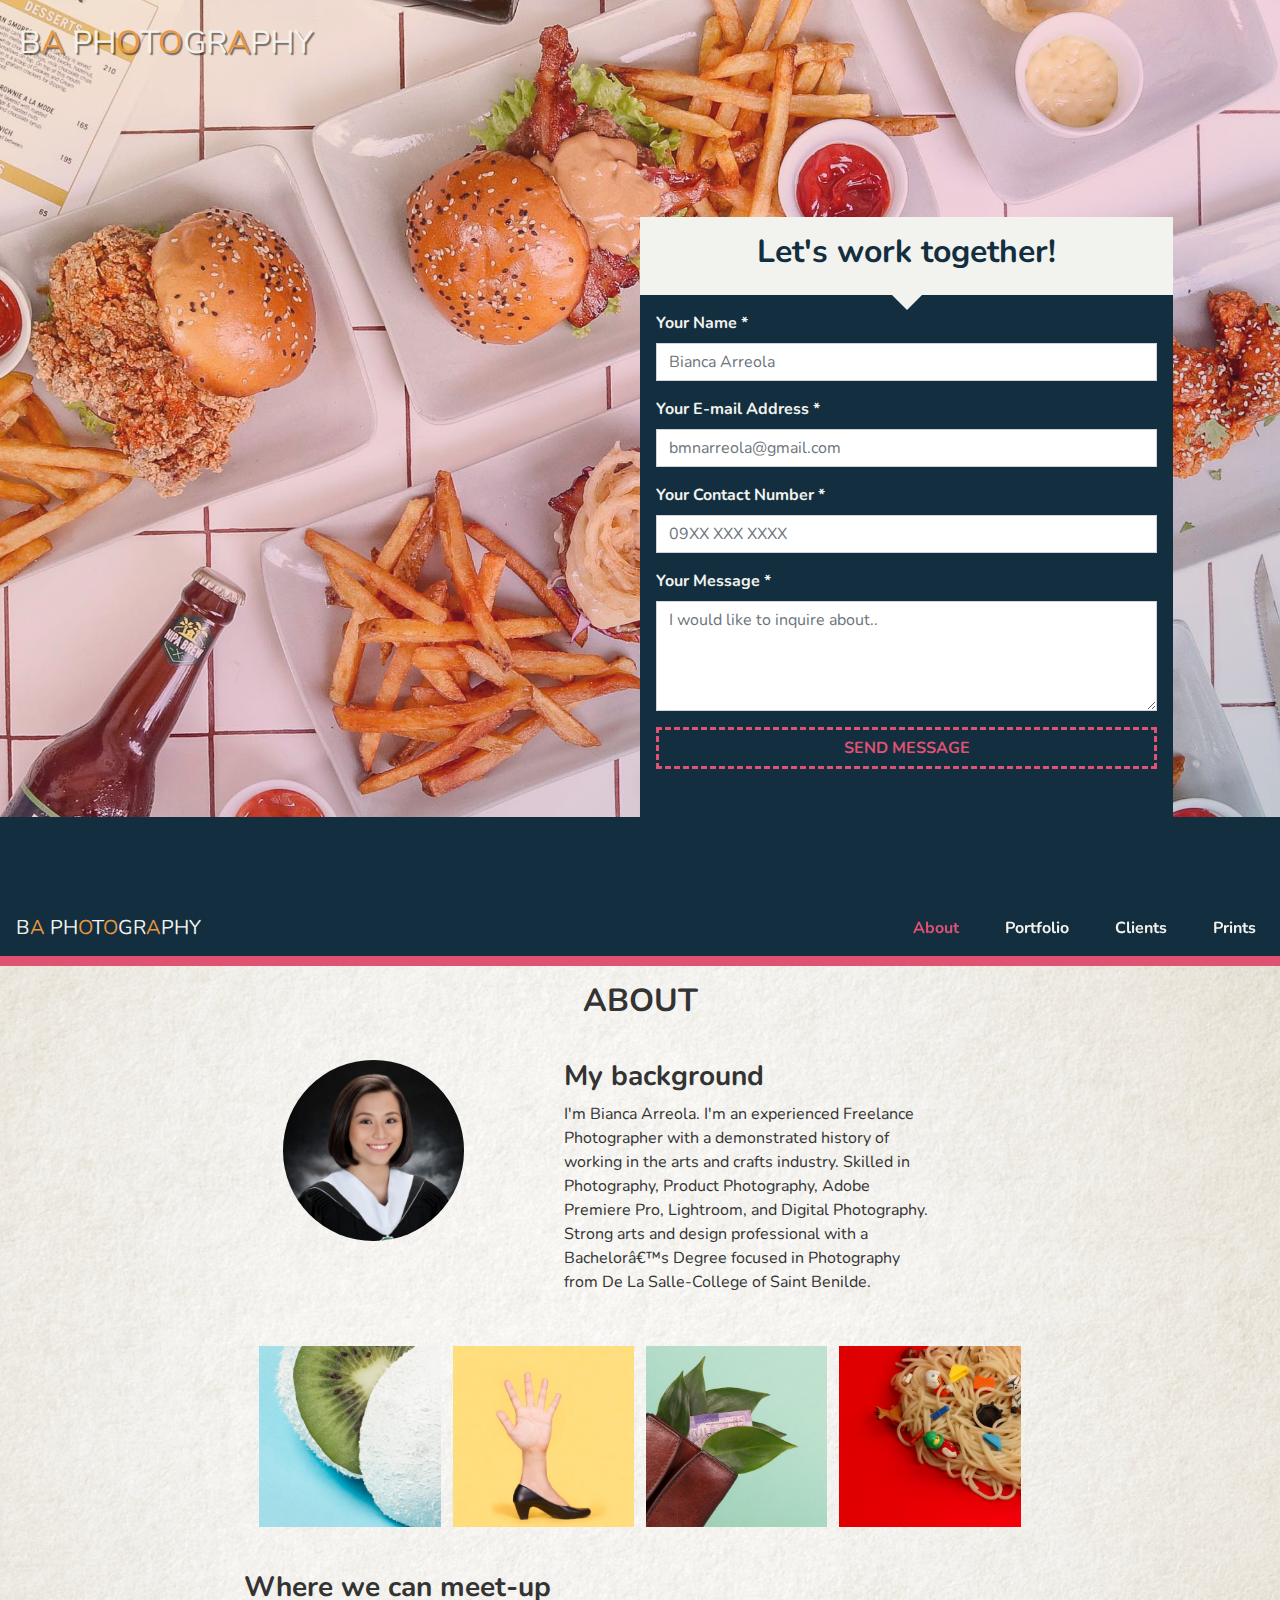
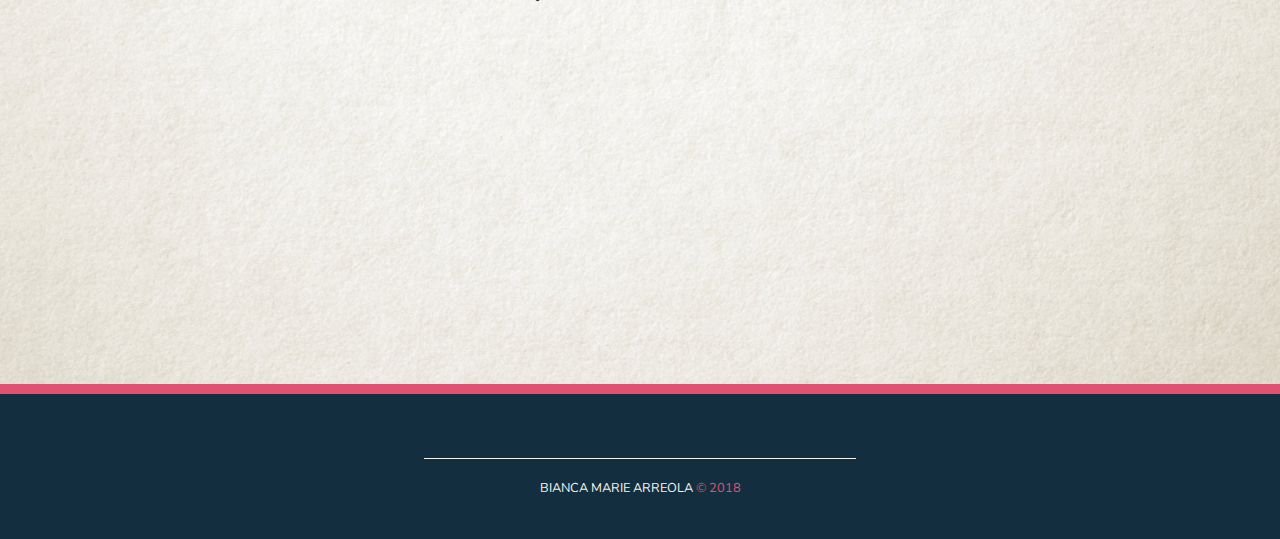
==== index.html @ d7273fe8 "v1.2.2 --updated landing and clients" ====
<!DOCTYPE html>
<html>
	<head>
		<meta charset="utf=8">
		<meta name="viewport" content="width=device-width, initial-scale=1.0, maximum-scale=1.0, shrink-to-fit=no">
		<meta http-equiv="X-UA-Compatible" content="IE-Edge">

		<title>BA Photography</title>

		<!-- fav icon -->
		<!-- <link rel="icon" type="image/png" href="assets/images/icons/fav-icon.png"> -->

		<!-- fontawesome -->
		<link rel="stylesheet" href="https://use.fontawesome.com/releases/v5.5.0/css/all.css" integrity="sha384-B4dIYHKNBt8Bc12p+WXckhzcICo0wtJAoU8YZTY5qE0Id1GSseTk6S+L3BlXeVIU" crossorigin="anonymous">

		<!-- animate.css -->
		<link rel="stylesheet" type="text/css" href="assets/css/animate.css">

		<!-- hover.css -->
		<link rel="stylesheet" type="text/css" href="assets/css/hover.css">

		<!-- bootstrap -->
		<link rel="stylesheet" type="text/css" href="assets/css/bootstrap.min.css">

		<!-- external css -->
		<link rel="stylesheet" type="text/css" href="assets/css/style.css">

		<!-- external font -->
		<link href="https://fonts.googleapis.com/css?family=Nunito" rel="stylesheet">

	</head>
	<body>

		<!-- start landing container -->
		<section class="container-fluid">
			
			<!-- start landing page -->
			<section id="landing" class="row">
				
				<!-- start landing-logo -->
				<div class="col-12 mb-auto">
					<h1 class="font-shadow font-color-white px-1 py-3"><small>B<span class="font-color-secondary">A</span> PH<span class="font-color-secondary">O</span>T<span class="font-color-secondary">O</span>GR<span class="font-color-secondary">A</span>PHY</small></h1>
				</div> <!-- end landing-logo -->

				<!-- start form -->
				<div class="col-md-10 offset-md-1 col-lg-5 offset-lg-6 bg-color-black landing-margin p-0 animated slideInRight">
					
					<!-- start form call to action -->
					<div class="form-call bg-color-white text-center p-3">
						<h2 class="font-color-black">Let's work together!</h2>
					</div> <!-- end form call to action -->

					<!-- start form input -->
					<form class="p-3" action="mailto:bmnarreola@gmail.com?Subject=Bianca%20Arreola's%20Website%20-%20Message" method="post" enctype="text/plain">
						<div class="form-group">
							<label for="form-name" class="font-color-white font-weight-bold">Your Name *</label>
							<input id="form-name" class="form-control" type="text" name="name" autocomplete="off" required placeholder="Bianca Arreola">
						</div> <!-- end of name input -->

						<div class="form-group">
							<label for="form-email" class="font-color-white font-weight-bold">Your E-mail Address *</label>
							<input id="form-email" class="form-control" type="email" name="email" autocomplete="off" required placeholder="bmnarreola@gmail.com">
						</div> <!-- end of email input -->

						<div class="form-group">
							<label for="form-contact" class="font-color-white font-weight-bold">Your Contact Number *</label>
							<input id="form-contact" class="form-control" type="number" name="contact" autocomplete="off" required placeholder="09XX XXX XXXX">
						</div> <!-- end of email input -->

						<div class="form-group">
							<label for="form-textarea" class="font-color-white font-weight-bold">Your Message *</label>
							<textarea id="form-textarea" class="form-control" name="message" rows="4" required placeholder="I would like to inquire about.."></textarea>
						</div> <!-- end of message textarea -->

						<button type="submit" class="btn form-btn font-weight-bold">SEND MESSAGE</button>

					</form> <!-- end form input -->

				</div> <!-- end form -->

			</section> <!-- end landing page -->

		</section> <!-- end landing container -->




		<!-- start navbar -->
		<navbar class="navbar navbar-expand-lg bg-color-black sticky-top">

			<!-- start navbar brand -->
			<a class="navbar-brand font-color-white" href="index.html">
				<span>B<span class="font-color-secondary">A</span> PH<span class="font-color-secondary">O</span>T<span class="font-color-secondary">O</span>GR<span class="font-color-secondary">A</span>PHY</span>
			</a> <!-- end navbar brand -->

			<!-- start navbar hamburger -->
			<button class="navbar-toggler" type="button" data-toggle="collapse" data-target="#navbar-selection-items">
				<span class="navbar-toggler-icon"></span> <!-- !!!fix icon in css with class given!!! -->
			</button> <!-- end navbar hamburger -->

			<!-- start navbar-selection-item -->
			<div id="navbar-selection-items" class="collapse navbar-collapse">

				<!-- start navbar list -->
				<ul class="navbar-nav">
					
					<!-- start about item -->
					<li class="navbar-item">
						<a class="nav-link font-color-white hvr-float active-page" href="index.html#about">
							<span>About</span>
						</a>
					</li> <!-- end about item -->

					<!-- start portfolio item -->
					<li class="navbar-item">
						<a class="nav-link font-color-white hvr-float" href="portfolio.html">
							<span>Portfolio</span>
						</a>
					</li> <!-- end portfolio item -->

					<!-- start clients item -->
					<li class="navbar-item">
						<a class="nav-link font-color-white hvr-float" href="clients.html">
							<span>Clients</span>
						</a>
					</li> <!-- end clients item -->

					<!-- start prints item -->
					<li class="navbar-item">
						<a class="nav-link font-color-white hvr-float" href="prints.html">
							<span>Prints</span>
						</a>
					</li> <!-- end prints item -->

				</ul> <!-- end navbar list -->

			</div> <!-- end navbar-selection-item -->

		</navbar> <!-- end navbar -->




		<!-- start about container -->
		<section class="container-fluid">
			
			<!-- start about me -->
			<section id="about" class="row">
				
				<!-- start about header -->
				<div class="col-12 p-3">
					<div class="text-center">
						<h2 class="font-color-black-2">ABOUT</h2>
					</div>
				</div> <!-- end about header -->

				<!-- start about pic -->
				<div class="col-md-10 offset-md-1 col-lg-3 offset-lg-2">
					<div class="p-3 mb-3 text-center">
						<img src="assets/images/about/about-me.jpeg" alt="bianca arreola">
					</div>
				</div> <!-- end about pic -->

				<!-- start about description -->
				<div class="col-md-10 offset-md-1 col-lg-4 offset-lg-0">
					<div class="p-3 mb-3">
						<h3 class="font-color-black-2">My background</h3>
						<p class="font-color-black-2">I'm Bianca Arreola. I'm an experienced Freelance Photographer with a demonstrated history of working in the arts and crafts industry. Skilled in Photography, Product Photography, Adobe Premiere Pro, Lightroom, and Digital Photography. Strong arts and design professional with a Bachelor’s Degree focused in Photography from De La Salle-College of Saint Benilde.</p>
					</div>
				</div> <!-- end about description -->

				<!-- start about showcase -->
				<div class="col-md-10 offset-md-1 col-lg-8 offset-lg-2">
				 	<div class="mb-4 text-center">
						<img class="p-1 m-0" src="assets/images/about/about-pic-1.jpg" alt="showcase-1">
						<img class="p-1 m-0" src="assets/images/about/about-pic-2.jpg" alt="showcase-2">
						<img class="p-1 m-0" src="assets/images/about/about-pic-3.jpg" alt="showcase-3">
						<img class="p-1 m-0" src="assets/images/about/about-pic-4.jpg" alt="showcase-4">
				 	</div>
				</div> <!-- end about showcase -->

				<!-- start google maps iframe -->
				<div class="col-md-10 offset-md-1 col-lg-8 offset-lg-2">
					<div class="p-3 mb-5">
						<h3 class="font-color-black-2">Where we can meet-up</h3>
						<iframe src="https://www.google.com/maps/embed?pb=!1m18!1m12!1m3!1d1148.068356565273!2d120.99423972472648!3d14.56335236752623!2m3!1f0!2f0!3f0!3m2!1i1024!2i768!4f13.1!3m3!1m2!1s0x3397c979391be0bb%3A0xc56ec6a893bb4bd5!2sMcDonald&#39;s!5e0!3m2!1sen!2sph!4v1542700140172" width="100%" height="300" frameborder="0" style="border:0" allowfullscreen></iframe>
					</div>
				</div> <!-- end google maps iframe -->

			</section> <!-- end about me -->

		</section> <!-- end about container -->




		<!-- start footer -->
		<footer class="container-fluid">

			<!-- start footer row -->
			<div class="row">
				
				<!-- start footer body -->
				<div class="text-center bg-color-black w-100">

					<!-- start footer column -->
					<div class="col-12 p-4">
						
						<!-- start social media -->
						<div>
							<a class="social-facebook font-color-white hvr-float mx-3" href="https://www.facebook.com/arreolabianca" target="_blank">
								<i class="fab fab-social fa-facebook-f"></i>
							</a>
							<a class="social-instagram font-color-white hvr-float mx-3" href="https://www.instagram.com/arreolabianca/" target="_blank">
								<i class="fab fab-social fa-instagram"></i>
							</a>
							<a class="social-linkedin font-color-white hvr-float mx-3" href="https://www.linkedin.com/in/bianca-marie-arreola-5a5829133/" target="_blank">
								<i class="fab fab-social fa-linkedin-in"></i>
							</a>
						</div> <!-- end social media -->

						<!-- start footer horizontal divider -->
						<hr class="footer-hr">
						<!-- end footer horizontal divider -->

						<!-- start copyright -->
						<p class="copyright font-color-white">
							<small>BIANCA MARIE ARREOLA <span class="font-color-main">&copy; 2018</span></small>
						</p> <!-- end copyright -->

					</div> <!-- end footer column -->

				</div> <!-- end footer body -->

			</div> <!-- end footer row -->

		</footer> <!-- end footer -->


		<!-- Optional JavaScript -->
		<!-- jQuery first, then Popper.js, then Bootstrap JS -->
		    <script src="assets/js/jquery-3.3.1.min.js"></script>
		    <script src="https://cdnjs.cloudflare.com/ajax/libs/popper.js/1.14.3/umd/popper.min.js" integrity="sha384-ZMP7rVo3mIykV+2+9J3UJ46jBk0WLaUAdn689aCwoqbBJiSnjAK/l8WvCWPIPm49" crossorigin="anonymous"></script>
		    <script src="assets/js/bootstrap.min.js"></script>
	</body>
</html>
---- assets/css/style.css ----
* {
	padding: 0;
	margin: 0;
	box-sizing: border-box;
	font-family: 'Nunito', sans-serif;
}

h1, h2, h3, h4, h5, h6 {
	font-weight: bold;
}

/*start for testing only*/

[class*="col-"] {
	/*border: 1px solid black;*/
}

/*html {
    overflow: scroll;
    overflow-x: hidden;
}

::-webkit-scrollbar {
    width: 0px; 
    background: transparent; 
}*/

/*end for testing only*/


/*start colors*/

/*start bg colors*/
.bg-color-main {
	background-color: #DF5272;
}

.bg-color-secondary {
	background-color: #E8983F;
}

.bg-color-black {
	background-color: #132E3F;
}

.bg-color-black-2 {
	background-color: #222;
}

.bg-color-white {
	background-color: #F2F3EE;
}

.bg-color-white-2 {
	background-color: #FFFFF2;
}
/*end bg colors*/

/*start font colors*/
.font-color-main {
	color: #DF5272;
}

.font-color-secondary {
	color: #E8983F;
}

.font-color-black {
	color: #132E3F;
}

.font-color-black-2 {
	color: #333;
}

.font-color-white {
	color: #F2F3EE;
}

.font-color-white-2 {
	color: #FFFFF2;
}

.font-shadow {
	text-shadow: 2px 2px 1px rgba(0, 0, 0, 0.5)
}
/*end font colors*/

/*end colors*/



/*start navbar*/
navbar {
	border-bottom: 10px solid #DF5272;
}

.navbar-brand:hover {
	color: #F2F3EE;
}

.navbar-toggler-icon {
	background-image: url(../images/icons/bars-solid.svg);
}

.navbar-item {
	font-weight: bold;
	color: #F2F3EE;
	text-align: right;
}

.navbar-item:hover > a {
	color: #E8983F;
}

.active-page {
	color: #DF5272;
}

.active-page:hover {
	color: #DF5272;
}

/*end navbar*/


/*start footer*/
footer[class="container-fluid"] {
	border-top: 10px solid #DF5272;
}

a[class*="social-"] {
	font-size: 25px;
	text-decoration: none;
}

a[class*="social-"]:hover {
	color: #E8983F;
}

.footer-hr {
	border-color: #F2F3EE;
	margin-right: auto;
	margin-left: auto;
	width: 100%;
}
/*end footer*/



/*start landing*/
#landing {
	min-height: 100vh;
	background-image: url("../images/landing/landing.jpg");
	background-size: cover;
	background-repeat: no-repeat;
	background-position: center;
	background-attachment: fixed;
	position: relative;
	
}

#landing:before {
	content: "";
	position: absolute;
	top: 0;
	bottom: 0;
	left: 0;
	right: 0;
	background-image: linear-gradient(to bottom right, #E8983F, #DF5272, #132E3F);
	opacity: .25;
	width: 100%;
}

#landing:after {
	content: "";
	min-height: 50px;
	width: 100%;
	background-color: #132E3F;
	z-index: 1;
}

/*start landing form*/
.form-call {
	position: relative;
}

.form-call:after {
	content: '';
	position: absolute;
	bottom: 0;
	left: 50%;
	width: 0;
	height: 0;
	border: 15px solid transparent;
	border-top-color: #F2F3EE;
	border-bottom: 0;
	margin-left: -15px;
	margin-bottom: -15px;
}

[id*="form-"] {
	width: 100%;
	border-radius: 0px;
}

.form-btn {
	width: 100%;
	border: 3px dashed #DF5272;
	border-radius: 0px;
	background-color: transparent;
	color: #DF5272;
}

.form-btn:hover {
	border: 3px dashed transparent;
	background-color: #DF5272;
	color: #F2F3EE;
}

.landing-margin {
	margin-top: 100vh;
}

/*end landing form*/

/*start landing more*/
.landing-btn {
	width: 100%;
	border: 3px dashed #E8983F;
	border-radius: 0px;
	background-color: transparent;
	color: #E8983F;
}

.landing-btn:hover {
	border: 3px dashed transparent;
	background-color: #E8983F;
	color: #F2F3EE;
}
/*end landing more*/

/*end landing*/



/*start about*/
#about {
	background-image: url("../images/about/about-bg.jpg");
	background-size: cover;
	background-repeat: no-repeat;
	background-position: center;
}

img[alt="bianca arreola"] {
	width: 70%;
	border-radius: 50%;
}

img[alt*="showcase-"] {
	width: 48%;
}

/*end about*/



/*start portfolio*/
/*end portfolio*/



/*start clients*/
.card-logo {
	width: 98%;
	margin: 1%;
	height: 300px;
	text-align: center;
	border-radius: 0;
	float: left;
}

.logo {
	width: 80%;
	margin: 0 auto;
	padding: 3px;
}
/*end clients*/



/*media queries*/
/*Medium devices (tablets, 768px and up)*/
@media (min-width: 768px) {
	/*start navbar*/
	
	/*end navbar*/


	/*start footer*/
	.footer-hr {
		width: 40%;
	}
	/*end footer*/


	/*start about*/
	img[alt*="showcase-"] {
		width: 23%;
	}
	/*end about*/


	/*start clients*/
	.card-logo {
		width: 48%;
	}
	/*end clients*/
}

/*Large devices (desktops, 992px and up)*/
@media (min-width: 992px) {

	/*start navbar*/
	.navbar-nav {
		margin-left: auto;
	}

	.navbar-item {
		margin-left: 30px;
	}
	/*end navbar*/


	/*start footer*/
	.footer-hr {
		width: 35%;
	}
	/*end footer*/


	/*start landing*/
	/*start landing form*/
	.landing-margin {
		margin-top: 96px;
	}
	/*end landing form*/
	/*end landing*/


	/*start clients*/
	.card-logo {
		width: 23%;
	}
	/*end clients*/
}
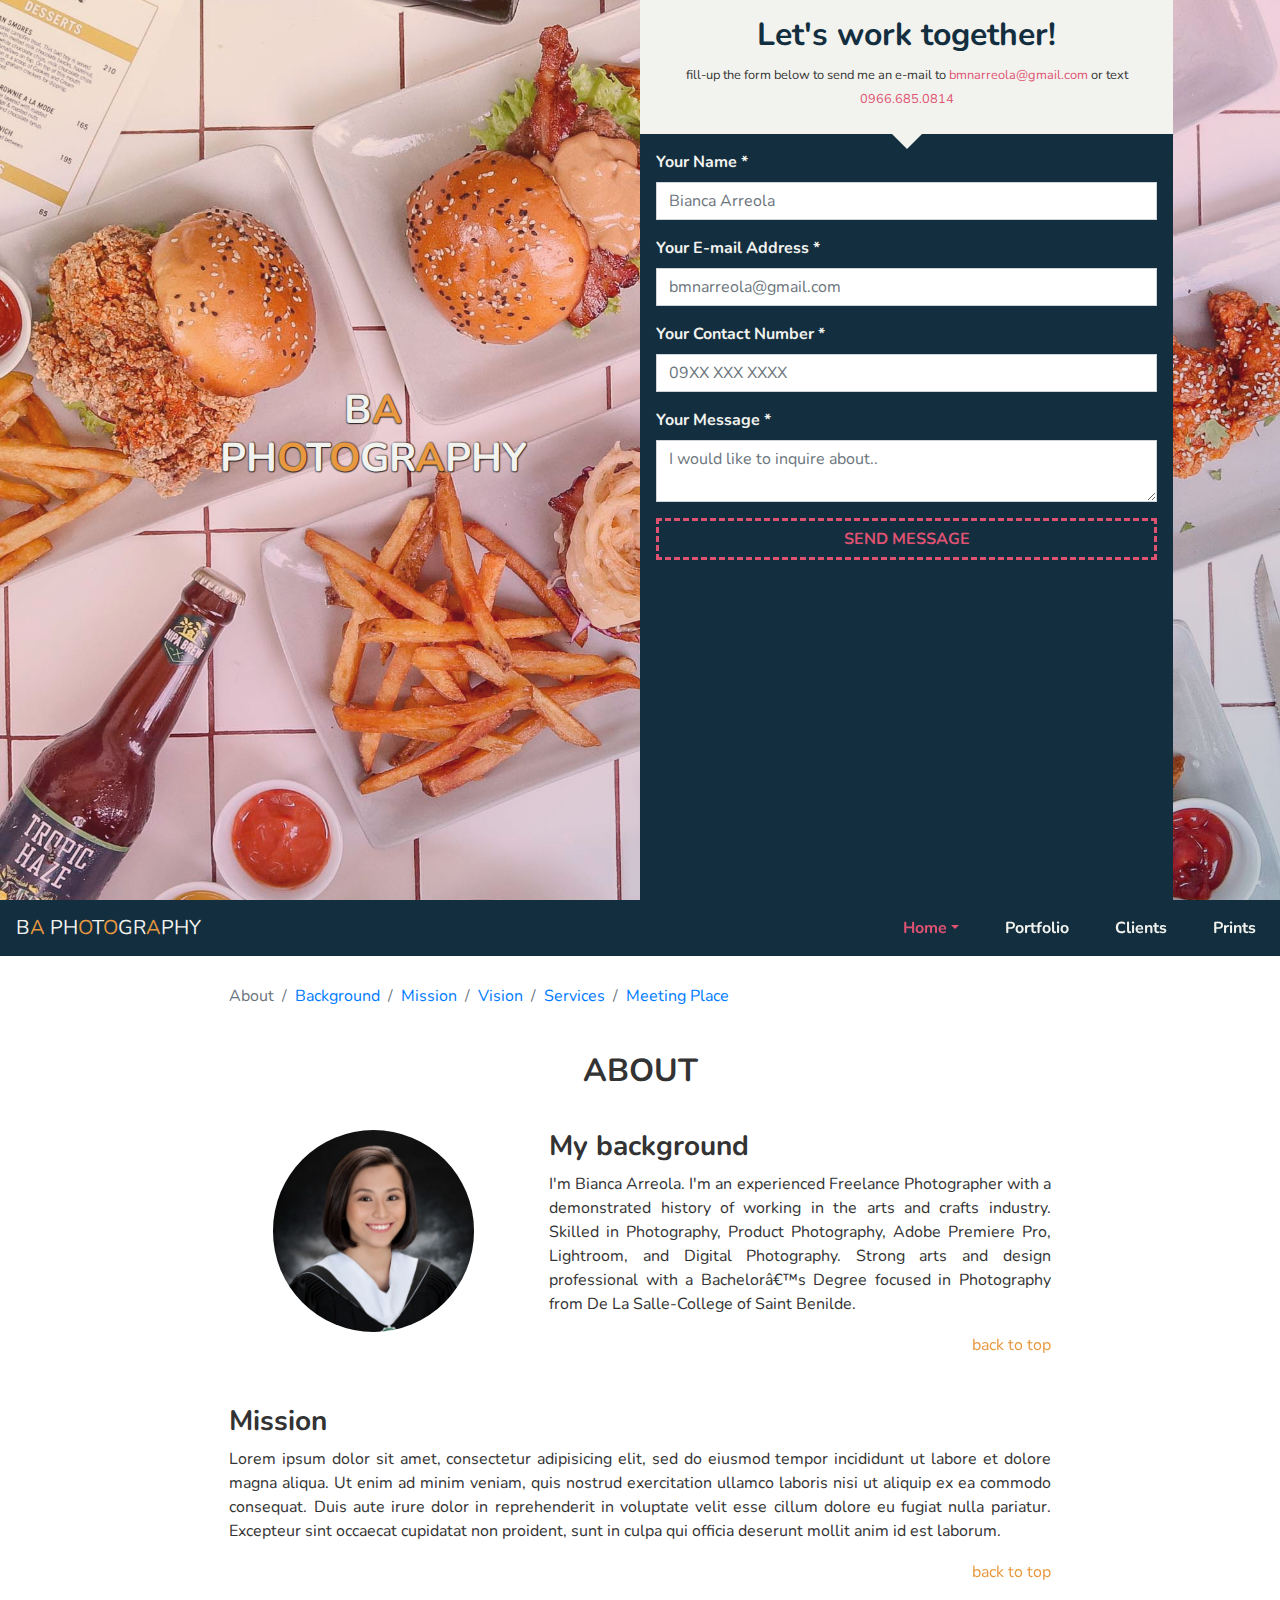
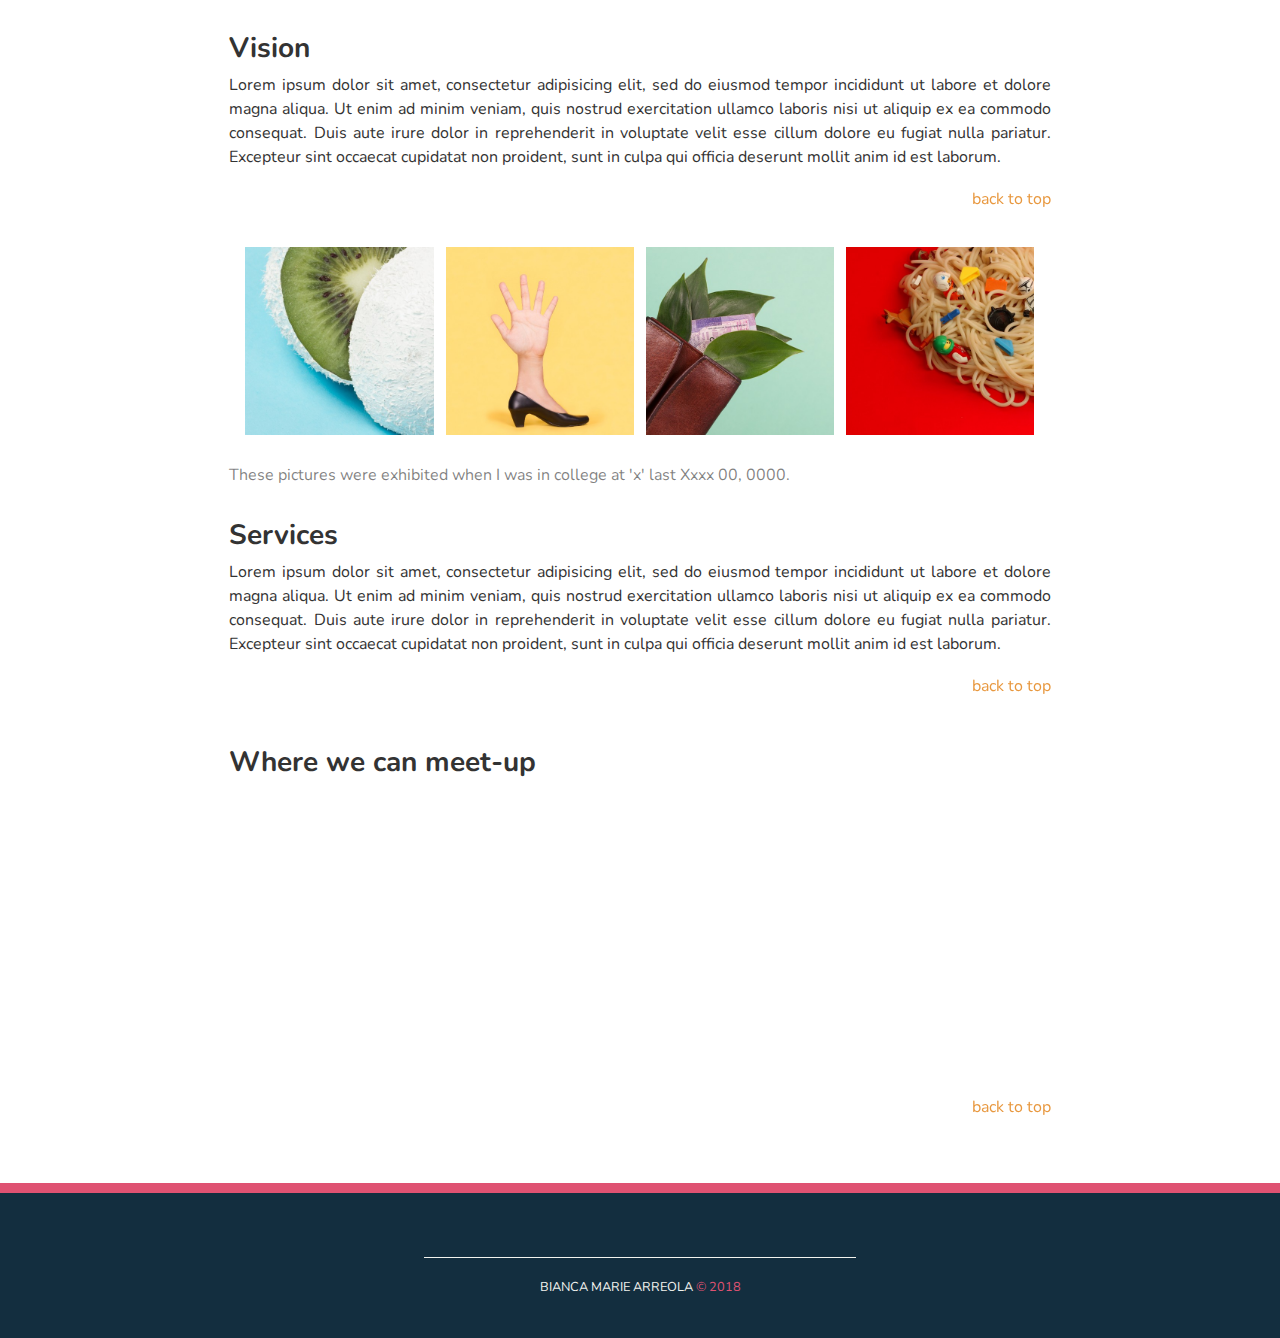
==== commit 051ffc27: "v1.3 --added prints page and updated everything else" ====
--- a/index.html
+++ b/index.html
@@ -31,23 +31,33 @@
 	</head>
 	<body>
 
-		<!-- start landing container -->
-		<section class="container-fluid">
+		<!-- start landing page -->
+		<section id="landing" class="row no-gutters" data-ride="carousel">
 			
-			<!-- start landing page -->
-			<section id="landing" class="row">
+			<!-- start landing-logo -->
+			<div class="col-12 col-md-10 offset-md-1 col-lg-5 offset-lg-1">
+				<!-- start jcontainer -->
+				<div class="intro-jcontainer animated slideInLeft">
+					<div class="jumbotron intro-jbody bg-color-transparent p-1">
+						<div class="intro-jtext">
+							<h1 class="font-shadow font-color-white">B<span class="font-color-secondary">A</span> PH<span class="font-color-secondary">O</span>T<span class="font-color-secondary">O</span>GR<span class="font-color-secondary">A</span>PHY</h1>
+							<a class="btn intro-btn font-color-secondary font-shadow animated pulse infinite faster" href="#about"><i class="fas fa-chevron-down"></i></a>
+						</div>
+					</div>
+				</div> <!-- end jcontainer -->
+			</div> <!-- end landing-logo -->
+
+
+			<!-- start form -->
+			<div class="col-md-10 offset-md-1 col-lg-5 offset-lg-0">
 				
-				<!-- start landing-logo -->
-				<div class="col-12 mb-auto">
-					<h1 class="font-shadow font-color-white px-1 py-3"><small>B<span class="font-color-secondary">A</span> PH<span class="font-color-secondary">O</span>T<span class="font-color-secondary">O</span>GR<span class="font-color-secondary">A</span>PHY</small></h1>
-				</div> <!-- end landing-logo -->
-
-				<!-- start form -->
-				<div class="col-md-10 offset-md-1 col-lg-5 offset-lg-6 bg-color-black landing-margin p-0 animated slideInRight">
-					
+				<!-- start form body -->
+				<div class="intro-form bg-color-black landing-margin animated slideInRight">
+
 					<!-- start form call to action -->
-					<div class="form-call bg-color-white text-center p-3">
+					<div class="form-call bg-color-white text-center pt-3 pb-2 px-4">
 						<h2 class="font-color-black">Let's work together!</h2>
+						<p class="font-color-black-2"><small>fill-up the form below to send me an e-mail to <span class="font-color-main">bmnarreola@gmail.com</span> or text <span class="font-color-main">0966.685.0814</span></small></p>
 					</div> <!-- end form call to action -->
 
 					<!-- start form input -->
@@ -69,24 +79,23 @@
 
 						<div class="form-group">
 							<label for="form-textarea" class="font-color-white font-weight-bold">Your Message *</label>
-							<textarea id="form-textarea" class="form-control" name="message" rows="4" required placeholder="I would like to inquire about.."></textarea>
+							<textarea id="form-textarea" class="form-control" name="message" rows="2" required placeholder="I would like to inquire about.."></textarea>
 						</div> <!-- end of message textarea -->
 
 						<button type="submit" class="btn form-btn font-weight-bold">SEND MESSAGE</button>
 
 					</form> <!-- end form input -->
 
-				</div> <!-- end form -->
-
-			</section> <!-- end landing page -->
-
-		</section> <!-- end landing container -->
-
+				</div> <!-- end form body-->
+
+			</div> <!-- end form-->
+
+		</section> <!-- end landing page -->
 
 
 
 		<!-- start navbar -->
-		<navbar class="navbar navbar-expand-lg bg-color-black sticky-top">
+		<nav class="navbar navbar-expand-lg bg-color-black">
 
 			<!-- start navbar brand -->
 			<a class="navbar-brand font-color-white" href="index.html">
@@ -95,7 +104,7 @@
 
 			<!-- start navbar hamburger -->
 			<button class="navbar-toggler" type="button" data-toggle="collapse" data-target="#navbar-selection-items">
-				<span class="navbar-toggler-icon"></span> <!-- !!!fix icon in css with class given!!! -->
+				<span class="navbar-toggler-icon"></span>
 			</button> <!-- end navbar hamburger -->
 
 			<!-- start navbar-selection-item -->
@@ -104,12 +113,35 @@
 				<!-- start navbar list -->
 				<ul class="navbar-nav">
 					
-					<!-- start about item -->
-					<li class="navbar-item">
-						<a class="nav-link font-color-white hvr-float active-page" href="index.html#about">
-							<span>About</span>
-						</a>
-					</li> <!-- end about item -->
+					<!-- start home item -->
+					<li class="navbar-item dropdown">
+
+						<a class="nav-link dropdown-toggle font-color-white hvr-float active-page" data-toggle="dropdown" href="index.html">Home</a>
+
+						<div class="dropdown-menu bg-color-black">
+
+							<a class="dropdown-item font-color-white hvr-float" href="index.html#landing">
+							<span>Main</span></a>
+
+							<div class="dropdown-divider mx-4"></div>
+
+							<a class="dropdown-item font-color-white hvr-float" href="index.html#about-background">
+							<span>Background</span></a>
+
+							<a class="dropdown-item font-color-white hvr-float" href="index.html#about-mission">
+							<span>Mission</span></a>
+
+							<a class="dropdown-item font-color-white hvr-float" href="index.html#about-vision">
+							<span>Vision</span></a>
+
+							<a class="dropdown-item font-color-white hvr-float" href="index.html#about-services">
+							<span>Services</span></a>
+
+							<a class="dropdown-item font-color-white hvr-float" href="index.html#about-map">
+							<span>Meeting Place</span></a>
+			
+						</div>
+					</li> <!-- end home item -->
 
 					<!-- start portfolio item -->
 					<li class="navbar-item">
@@ -136,105 +168,161 @@
 
 			</div> <!-- end navbar-selection-item -->
 
-		</navbar> <!-- end navbar -->
-
-
-
-
-		<!-- start about container -->
-		<section class="container-fluid">
+		</nav> <!-- end navbar -->
+
+
+
+		<!-- start about me -->
+		<section class="row no-gutters">
+
+			<nav id="about-breadcrumb" class="col-md-10 offset-md-1 col-lg-8 offset-lg-2">
+			  <ol class="breadcrumb bg-color-transparent my-3">
+			    <li class="breadcrumb-item active">About</li>
+			    <li class="breadcrumb-item"><a href="#about-background">Background</a></li>
+			    <li class="breadcrumb-item"><a href="#about-mission">Mission</a></li>
+			    <li class="breadcrumb-item"><a href="#about-vision">Vision</a></li>
+			    <li class="breadcrumb-item"><a href="#about-services">Services</a></li>
+			    <li class="breadcrumb-item"><a href="#about-map">Meeting Place</a></li>
+			  </ol>
+			</nav>
 			
-			<!-- start about me -->
-			<section id="about" class="row">
-				
-				<!-- start about header -->
-				<div class="col-12 p-3">
-					<div class="text-center">
-						<h2 class="font-color-black-2">ABOUT</h2>
-					</div>
-				</div> <!-- end about header -->
-
-				<!-- start about pic -->
-				<div class="col-md-10 offset-md-1 col-lg-3 offset-lg-2">
-					<div class="p-3 mb-3 text-center">
-						<img src="assets/images/about/about-me.jpeg" alt="bianca arreola">
-					</div>
-				</div> <!-- end about pic -->
-
-				<!-- start about description -->
-				<div class="col-md-10 offset-md-1 col-lg-4 offset-lg-0">
-					<div class="p-3 mb-3">
-						<h3 class="font-color-black-2">My background</h3>
-						<p class="font-color-black-2">I'm Bianca Arreola. I'm an experienced Freelance Photographer with a demonstrated history of working in the arts and crafts industry. Skilled in Photography, Product Photography, Adobe Premiere Pro, Lightroom, and Digital Photography. Strong arts and design professional with a Bachelor’s Degree focused in Photography from De La Salle-College of Saint Benilde.</p>
-					</div>
-				</div> <!-- end about description -->
-
-				<!-- start about showcase -->
-				<div class="col-md-10 offset-md-1 col-lg-8 offset-lg-2">
-				 	<div class="mb-4 text-center">
-						<img class="p-1 m-0" src="assets/images/about/about-pic-1.jpg" alt="showcase-1">
-						<img class="p-1 m-0" src="assets/images/about/about-pic-2.jpg" alt="showcase-2">
-						<img class="p-1 m-0" src="assets/images/about/about-pic-3.jpg" alt="showcase-3">
-						<img class="p-1 m-0" src="assets/images/about/about-pic-4.jpg" alt="showcase-4">
-				 	</div>
-				</div> <!-- end about showcase -->
-
-				<!-- start google maps iframe -->
-				<div class="col-md-10 offset-md-1 col-lg-8 offset-lg-2">
-					<div class="p-3 mb-5">
-						<h3 class="font-color-black-2">Where we can meet-up</h3>
-						<iframe src="https://www.google.com/maps/embed?pb=!1m18!1m12!1m3!1d1148.068356565273!2d120.99423972472648!3d14.56335236752623!2m3!1f0!2f0!3f0!3m2!1i1024!2i768!4f13.1!3m3!1m2!1s0x3397c979391be0bb%3A0xc56ec6a893bb4bd5!2sMcDonald&#39;s!5e0!3m2!1sen!2sph!4v1542700140172" width="100%" height="300" frameborder="0" style="border:0" allowfullscreen></iframe>
-					</div>
-				</div> <!-- end google maps iframe -->
-
-			</section> <!-- end about me -->
-
-		</section> <!-- end about container -->
-
+			<!-- start about header -->
+			<section id="about" class="col-12 p-3">
+				<div class="text-center">
+					<h2 class="font-color-black-2">ABOUT</h2>
+				</div>
+			</section> <!-- end about header -->
+
+			<!-- start about pic -->
+			<section id="about-me" class="col-md-10 offset-md-1 col-lg-3 offset-lg-2">
+				<div class="p-3 mb-3 text-center">
+					<img src="assets/images/about/about-me.jpeg" alt="bianca arreola">
+				</div>
+			</section> <!-- end about pic -->
+
+			<!-- start about description -->
+			<section id="about-background" class="col-md-10 offset-md-1 col-lg-5 offset-lg-0">
+				<div class="p-3 mb-3">
+					<h3 class="font-color-black-2">My background</h3>
+					<p class="font-color-black-2 text-justify">I'm Bianca Arreola. I'm an experienced Freelance Photographer with a demonstrated history of working in the arts and crafts industry. Skilled in Photography, Product Photography, Adobe Premiere Pro, Lightroom, and Digital Photography. Strong arts and design professional with a Bachelor’s Degree focused in Photography from De La Salle-College of Saint Benilde.</p>
+					<div class="text-right">
+						<a class="about-top hvr-pulse" href="#about-breadcrumb"><i class="fas fa-chevron-up"></i> back to top</a>
+					</div>
+				</div>
+			</section> <!-- end about description -->
+
+			<!-- start mission -->
+			<section id="about-mission" class="col-md-10 offset-md-1 col-lg-8 offset-lg-2">
+				<div class="p-3 mb-3">
+					<h3 class="font-color-black-2">Mission</h3>
+					<p class="font-color-black-2 text-justify">Lorem ipsum dolor sit amet, consectetur adipisicing elit, sed do eiusmod
+					tempor incididunt ut labore et dolore magna aliqua. Ut enim ad minim veniam,
+					quis nostrud exercitation ullamco laboris nisi ut aliquip ex ea commodo
+					consequat. Duis aute irure dolor in reprehenderit in voluptate velit esse
+					cillum dolore eu fugiat nulla pariatur. Excepteur sint occaecat cupidatat non
+					proident, sunt in culpa qui officia deserunt mollit anim id est laborum.</p>
+					<div class="text-right">
+						<a class="about-top hvr-pulse" href="#about-breadcrumb"><i class="fas fa-chevron-up"></i> back to top</a>
+					</div>
+				</div>
+			</section> <!-- end mission -->
+
+			<!-- start vision -->
+			<section id="about-vision" class="col-md-10 offset-md-1 col-lg-8 offset-lg-2">
+				<div class="p-3 mb-3">
+					<h3 class="font-color-black-2">Vision</h3>
+					<p class="font-color-black-2 text-justify">Lorem ipsum dolor sit amet, consectetur adipisicing elit, sed do eiusmod
+					tempor incididunt ut labore et dolore magna aliqua. Ut enim ad minim veniam,
+					quis nostrud exercitation ullamco laboris nisi ut aliquip ex ea commodo
+					consequat. Duis aute irure dolor in reprehenderit in voluptate velit esse
+					cillum dolore eu fugiat nulla pariatur. Excepteur sint occaecat cupidatat non
+					proident, sunt in culpa qui officia deserunt mollit anim id est laborum.</p>
+					<div class="text-right">
+						<a class="about-top hvr-pulse" href="#about-breadcrumb"><i class="fas fa-chevron-up"></i> back to top</a>
+					</div>
+				</div>
+			</section> <!-- end vision -->
+
+			<!-- start about showcase -->
+			<figure id="about-showcase" class="col-md-10 offset-md-1 col-lg-8 offset-lg-2">
+			 	<div class="mb-4 text-center">
+					<img class="p-1 m-0" src="assets/images/about/about-pic-1.jpg" alt="showcase-1">
+					<img class="p-1 m-0" src="assets/images/about/about-pic-2.jpg" alt="showcase-2">
+					<img class="p-1 m-0" src="assets/images/about/about-pic-3.jpg" alt="showcase-3">
+					<img class="p-1 m-0" src="assets/images/about/about-pic-4.jpg" alt="showcase-4">
+			 	</div>
+			 	<figcaption class="mx-3 font-color-faded">These pictures were exhibited when I was in college at 'x' last Xxxx 00, 0000.</figcaption>
+			</figure> <!-- end about showcase -->
+
+			<!-- start services -->
+			<section id="about-services" class="col-md-10 offset-md-1 col-lg-8 offset-lg-2">
+				<div class="p-3 mb-3">
+					<h3 class="font-color-black-2">Services</h3>
+					<p class="font-color-black-2 text-justify">Lorem ipsum dolor sit amet, consectetur adipisicing elit, sed do eiusmod
+					tempor incididunt ut labore et dolore magna aliqua. Ut enim ad minim veniam,
+					quis nostrud exercitation ullamco laboris nisi ut aliquip ex ea commodo
+					consequat. Duis aute irure dolor in reprehenderit in voluptate velit esse
+					cillum dolore eu fugiat nulla pariatur. Excepteur sint occaecat cupidatat non
+					proident, sunt in culpa qui officia deserunt mollit anim id est laborum.</p>
+					<div class="text-right">
+						<a class="about-top hvr-pulse" href="#about-breadcrumb"><i class="fas fa-chevron-up"></i> back to top</a>
+					</div>
+				</div>
+			</section> <!-- end services -->
+
+			<!-- start google maps iframe -->
+			<section id="about-map" class="col-md-10 offset-md-1 col-lg-8 offset-lg-2">
+				<div class="p-3 mb-5">
+					<h3 class="font-color-black-2">Where we can meet-up</h3>
+					<iframe src="https://www.google.com/maps/embed?pb=!1m18!1m12!1m3!1d1148.068356565273!2d120.99423972472648!3d14.56335236752623!2m3!1f0!2f0!3f0!3m2!1i1024!2i768!4f13.1!3m3!1m2!1s0x3397c979391be0bb%3A0xc56ec6a893bb4bd5!2sMcDonald&#39;s!5e0!3m2!1sen!2sph!4v1542700140172" width="100%" height="300" frameborder="0" style="border:0" allowfullscreen></iframe>
+					<div class="text-right">
+						<a class="about-top hvr-pulse" href="#about-breadcrumb"><i class="fas fa-chevron-up"></i> back to top</a>
+					</div>
+				</div>
+			</section> <!-- end google maps iframe -->
+
+		</section> <!-- end about me -->
 
 
 
 		<!-- start footer -->
-		<footer class="container-fluid">
-
-			<!-- start footer row -->
-			<div class="row">
-				
+		<!-- start footer row -->
+		<footer class="row no-gutters">
+			
+			<!-- start footer column -->
+			<div class="col-12">
+					
 				<!-- start footer body -->
-				<div class="text-center bg-color-black w-100">
-
-					<!-- start footer column -->
-					<div class="col-12 p-4">
-						
-						<!-- start social media -->
-						<div>
-							<a class="social-facebook font-color-white hvr-float mx-3" href="https://www.facebook.com/arreolabianca" target="_blank">
-								<i class="fab fab-social fa-facebook-f"></i>
-							</a>
-							<a class="social-instagram font-color-white hvr-float mx-3" href="https://www.instagram.com/arreolabianca/" target="_blank">
-								<i class="fab fab-social fa-instagram"></i>
-							</a>
-							<a class="social-linkedin font-color-white hvr-float mx-3" href="https://www.linkedin.com/in/bianca-marie-arreola-5a5829133/" target="_blank">
-								<i class="fab fab-social fa-linkedin-in"></i>
-							</a>
-						</div> <!-- end social media -->
-
-						<!-- start footer horizontal divider -->
-						<hr class="footer-hr">
-						<!-- end footer horizontal divider -->
-
-						<!-- start copyright -->
-						<p class="copyright font-color-white">
-							<small>BIANCA MARIE ARREOLA <span class="font-color-main">&copy; 2018</span></small>
-						</p> <!-- end copyright -->
-
-					</div> <!-- end footer column -->
+				<div class="text-center bg-color-black w-100 p-4">
+
+					<!-- start social media -->
+					<div>
+						<a class="social-facebook font-color-white hvr-float mx-3" href="https://www.facebook.com/arreolabianca" target="_blank">
+							<i class="fab fab-social fa-facebook-f"></i>
+						</a>
+						<a class="social-instagram font-color-white hvr-float mx-3" href="https://www.instagram.com/arreolabianca/" target="_blank">
+							<i class="fab fab-social fa-instagram"></i>
+						</a>
+						<a class="social-linkedin font-color-white hvr-float mx-3" href="https://www.linkedin.com/in/bianca-marie-arreola-5a5829133/" target="_blank">
+							<i class="fab fab-social fa-linkedin-in"></i>
+						</a>
+					</div> <!-- end social media -->
+
+					<!-- start footer horizontal divider -->
+					<hr class="footer-hr">
+					<!-- end footer horizontal divider -->
+
+					<!-- start copyright -->
+					<p class="copyright font-color-white">
+						<small>BIANCA MARIE ARREOLA <span class="font-color-main">&copy; 2018</span></small>
+					</p> <!-- end copyright -->
 
 				</div> <!-- end footer body -->
 
-			</div> <!-- end footer row -->
-
-		</footer> <!-- end footer -->
+			</div> <!-- end footer column -->
+
+		</footer> <!-- end footer row -->
+		<!-- end footer -->
 
 
 		<!-- Optional JavaScript -->
--- a/assets/css/style.css
+++ b/assets/css/style.css
@@ -4,6 +4,7 @@
 	margin: 0;
 	box-sizing: border-box;
 	font-family: 'Nunito', sans-serif;
+	scroll-behavior: smooth;
 }
 
 h1, h2, h3, h4, h5, h6 {
@@ -16,7 +17,7 @@
 	/*border: 1px solid black;*/
 }
 
-/*html {
+html {
     overflow: scroll;
     overflow-x: hidden;
 }
@@ -24,9 +25,10 @@
 ::-webkit-scrollbar {
     width: 0px; 
     background: transparent; 
-}*/
+}
 
 /*end for testing only*/
+
 
 
 /*start colors*/
@@ -45,7 +47,7 @@
 }
 
 .bg-color-black-2 {
-	background-color: #222;
+	background-color: #333;
 }
 
 .bg-color-white {
@@ -54,6 +56,14 @@
 
 .bg-color-white-2 {
 	background-color: #FFFFF2;
+}
+
+.bg-color-transparent {
+	background-color: transparent;
+}
+
+.box-shadow {
+	box-shadow: 0px 2px 4px 2px rgba(0, 0, 0, 0.4);
 }
 /*end bg colors*/
 
@@ -82,8 +92,16 @@
 	color: #FFFFF2;
 }
 
+.font-color-faded {
+	color: rgba(0, 0, 0, 0.5);
+}
+
 .font-shadow {
-	text-shadow: 2px 2px 1px rgba(0, 0, 0, 0.5)
+	text-shadow:
+	1px 1px 1px rgba(0, 0, 0, 0.4),
+	-1px 1px 1px rgba(0, 0, 0, 0.4),
+	1px -1px 1px rgba(0, 0, 0, 0.4),
+	1px 1px 1px rgba(0, 0, 0, 0.4);
 }
 /*end font colors*/
 
@@ -104,14 +122,27 @@
 	background-image: url(../images/icons/bars-solid.svg);
 }
 
+.dropdown-menu {
+	border-radius: 0;
+	border-style: none;
+}
+
 .navbar-item {
 	font-weight: bold;
 	color: #F2F3EE;
-	text-align: right;
+}
+
+.dropdown-item {
+	color: #F2F3EE;
 }
 
 .navbar-item:hover > a {
 	color: #E8983F;
+}
+
+.dropdown-item:hover {
+	color: #E8983F;
+	background-color: transparent;
 }
 
 .active-page {
@@ -126,7 +157,7 @@
 
 
 /*start footer*/
-footer[class="container-fluid"] {
+footer {
 	border-top: 10px solid #DF5272;
 }
 
@@ -158,7 +189,6 @@
 	background-position: center;
 	background-attachment: fixed;
 	position: relative;
-	
 }
 
 #landing:before {
@@ -173,15 +203,43 @@
 	width: 100%;
 }
 
-#landing:after {
-	content: "";
-	min-height: 50px;
-	width: 100%;
-	background-color: #132E3F;
-	z-index: 1;
-}
+
+/*start landing intro*/
+.intro-jcontainer {
+	height: 100vh;
+}
+
+.intro-jbody{
+	position: relative;
+	height: 100%;
+	width: 100%;
+}
+
+.intro-jtext {
+	position: absolute;
+	text-align: center;
+	top: 50%;
+	left: 50%;
+	transform: translate(-50%, -50%);
+}
+
+.intro-btn {
+	text-decoration: none;
+	font-size: 75px;
+}
+
+.intro-btn:hover {
+	text-decoration: none;
+	color: #E8983F;
+}
+/*end landing intro*/
+
 
 /*start landing form*/
+.intro-form {
+	min-height: 50vh;
+}
+
 .form-call {
 	position: relative;
 }
@@ -218,11 +276,6 @@
 	background-color: #DF5272;
 	color: #F2F3EE;
 }
-
-.landing-margin {
-	margin-top: 100vh;
-}
-
 /*end landing form*/
 
 /*start landing more*/
@@ -247,10 +300,10 @@
 
 /*start about*/
 #about {
-	background-image: url("../images/about/about-bg.jpg");
+	/*background-image: url("../images/about/about-bg.jpg");
 	background-size: cover;
 	background-repeat: no-repeat;
-	background-position: center;
+	background-position: center;*/
 }
 
 img[alt="bianca arreola"] {
@@ -262,6 +315,15 @@
 	width: 48%;
 }
 
+.about-top {
+	text-decoration: none;
+	color: #E8983F;
+}
+
+.about-top:hover {
+	text-decoration: none;
+	color: #E8983F;
+}
 /*end about*/
 
 
@@ -275,10 +337,24 @@
 .card-logo {
 	width: 98%;
 	margin: 1%;
-	height: 300px;
+	min-height: 300px;
 	text-align: center;
 	border-radius: 0;
 	float: left;
+	border: 0;
+}
+
+.card-body {
+	position: relative;
+}
+
+.card-body > div {
+	display: block;
+	position: absolute;
+	top: 50%;
+	left: 50%;
+	transform: translate(-50%, -50%);
+	width: 100%;
 }
 
 .logo {
@@ -286,7 +362,35 @@
 	margin: 0 auto;
 	padding: 3px;
 }
+
+.card-title {
+	margin-bottom: 20px;
+}
+
+.clients-btn {
+	background-color: transparent;
+	border: 3px dashed #E8983F;
+	color: #E8983F;
+	text-decoration: none;
+	border-radius: 0;
+	padding-bottom: 3px;
+	padding-top: 3px;
+	padding-left: 15px;
+	padding-right: 15px;
+}
+
+.clients-btn:hover {
+	background-color: #E8983F;
+	border: 3px solid #E8983F;
+	color: #F2F3EE;
+}
 /*end clients*/
+
+
+
+/*start prints*/
+
+/*end prints*/
 
 
 
@@ -332,6 +436,11 @@
 	}
 	/*end navbar*/
 
+	/*start landing*/
+	.intro-form {
+		min-height: 100vh;
+	}
+	/*end landing*/
 
 	/*start footer*/
 	.footer-hr {
@@ -339,16 +448,6 @@
 	}
 	/*end footer*/
 
-
-	/*start landing*/
-	/*start landing form*/
-	.landing-margin {
-		margin-top: 96px;
-	}
-	/*end landing form*/
-	/*end landing*/
-
-
 	/*start clients*/
 	.card-logo {
 		width: 23%;
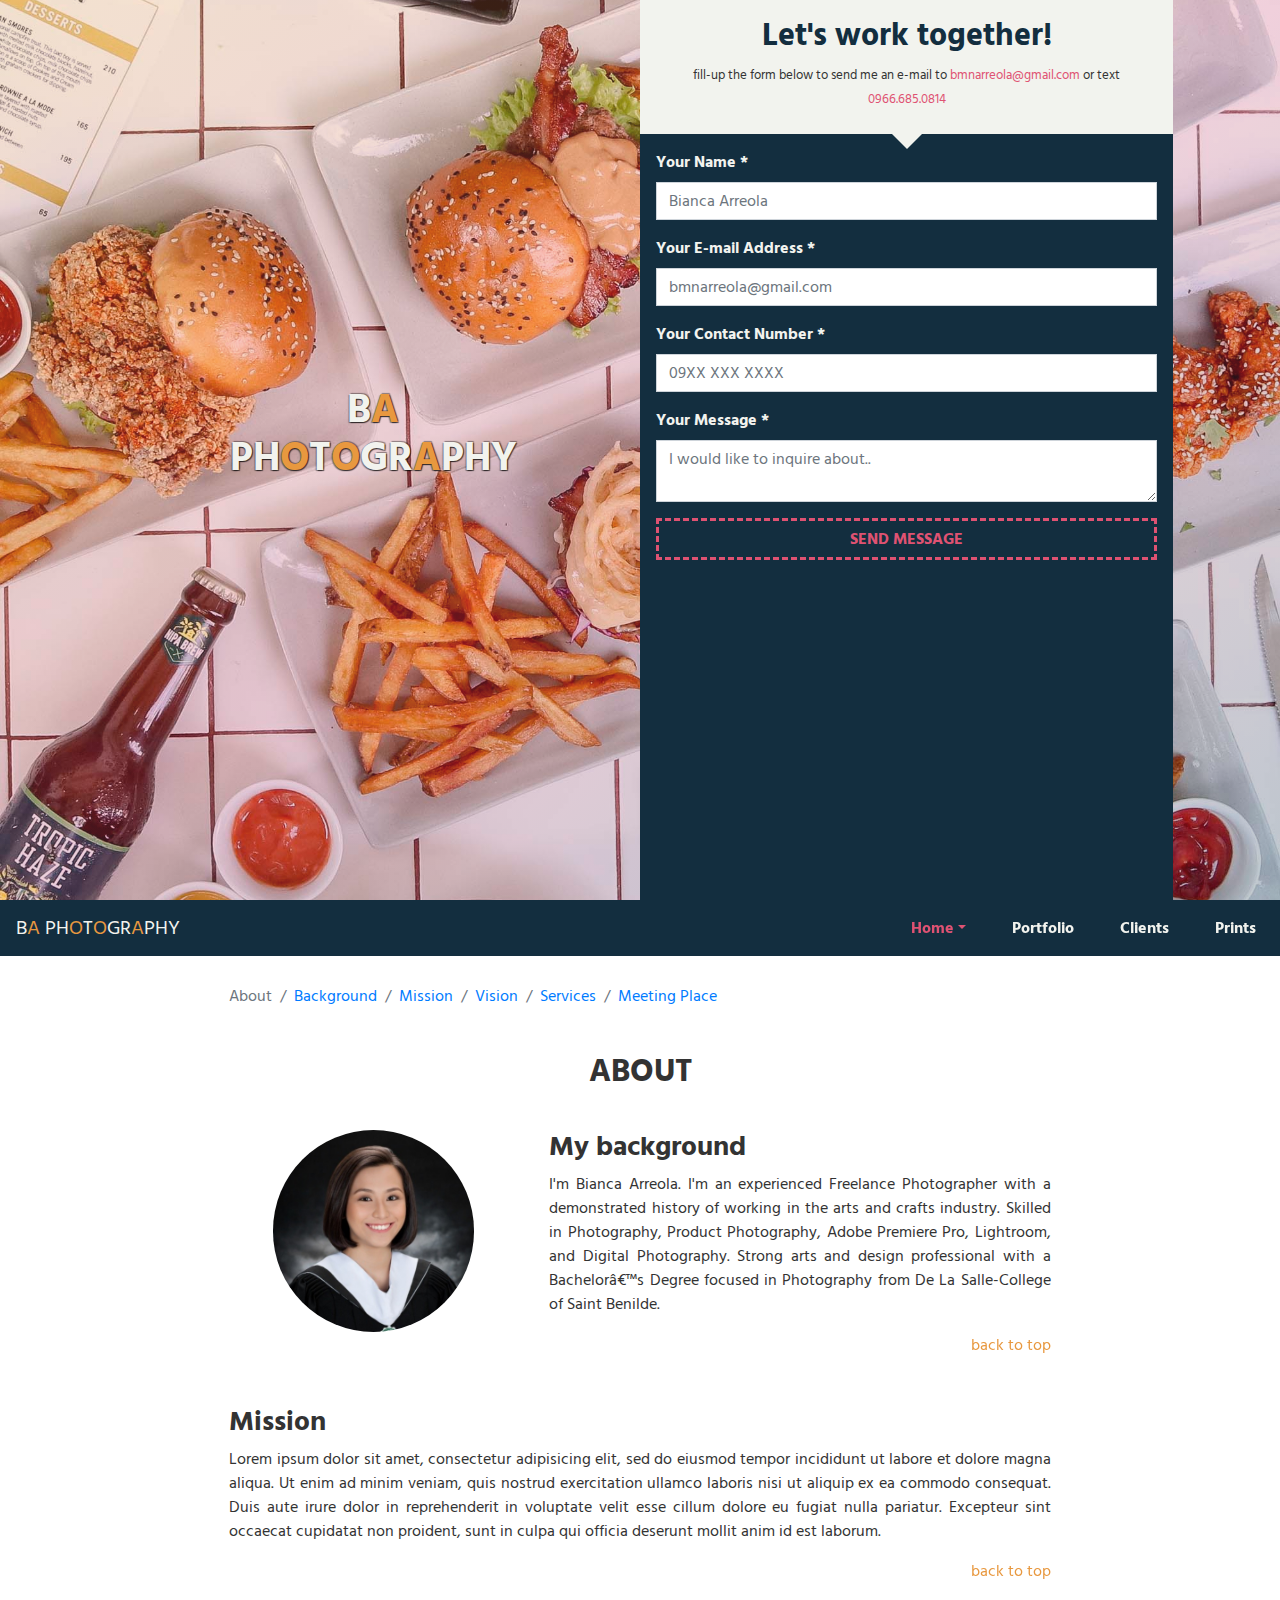
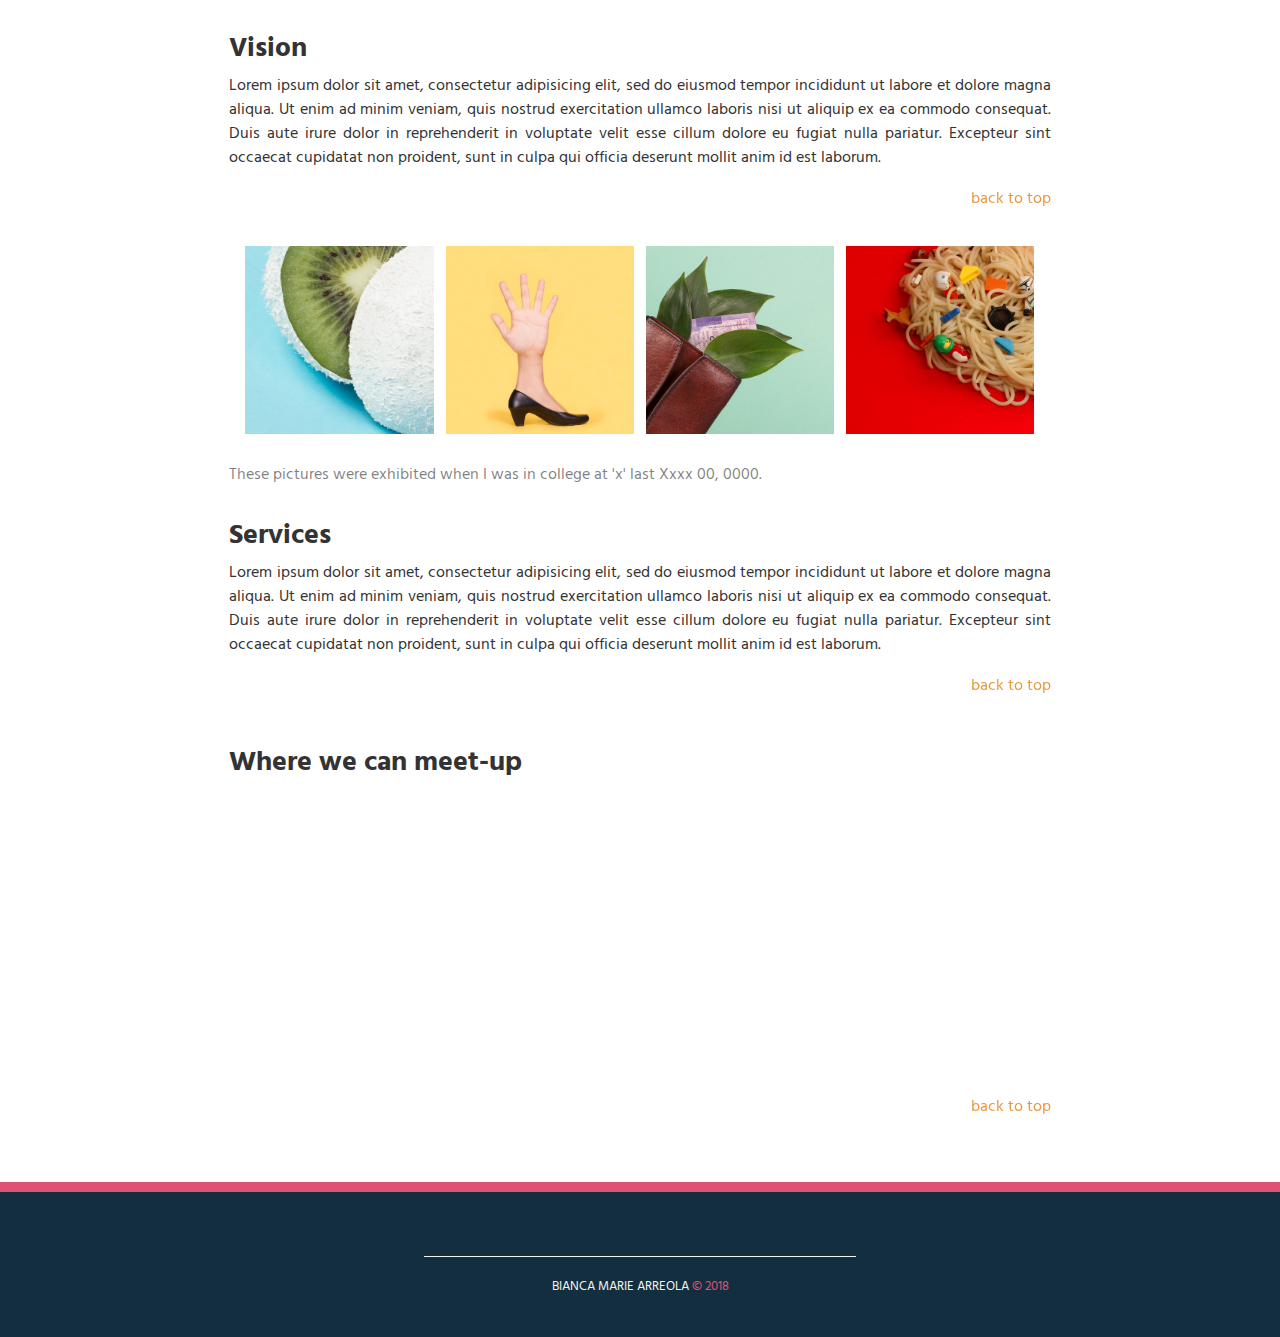
==== commit c6d98209: "v1.3.1 --updated portfolio and navbars" ====
--- a/index.html
+++ b/index.html
@@ -26,7 +26,7 @@
 		<link rel="stylesheet" type="text/css" href="assets/css/style.css">
 
 		<!-- external font -->
-		<link href="https://fonts.googleapis.com/css?family=Nunito" rel="stylesheet">
+		<link href="https://fonts.googleapis.com/css?family=Hind+Siliguri" rel="stylesheet">
 
 	</head>
 	<body>
--- a/assets/css/style.css
+++ b/assets/css/style.css
@@ -3,7 +3,7 @@
 	padding: 0;
 	margin: 0;
 	box-sizing: border-box;
-	font-family: 'Nunito', sans-serif;
+	font-family: 'Hind Siliguri', sans-serif;
 	scroll-behavior: smooth;
 }
 
@@ -329,6 +329,25 @@
 
 
 /*start portfolio*/
+.portfolio-pic-box {
+	position: relative;
+}
+
+.portfolio-pic-box > a {
+	font-size: 4vh;
+	z-index: 1;
+	position: absolute;
+	transform: (100%, 100%);
+	bottom: 0;
+	right: 20px;
+	color: #E8983F;
+	opacity: 0.6;
+	text-decoration: none;
+}
+
+.portfolio-pic-box > a:hover {
+	color: #E8983F;
+}
 /*end portfolio*/
 
 
@@ -346,9 +365,10 @@
 
 .card-body {
 	position: relative;
-}
-
-.card-body > div {
+	min-height: 100px;
+}
+
+.card-body > h5 {
 	display: block;
 	position: absolute;
 	top: 50%;
@@ -365,24 +385,6 @@
 
 .card-title {
 	margin-bottom: 20px;
-}
-
-.clients-btn {
-	background-color: transparent;
-	border: 3px dashed #E8983F;
-	color: #E8983F;
-	text-decoration: none;
-	border-radius: 0;
-	padding-bottom: 3px;
-	padding-top: 3px;
-	padding-left: 15px;
-	padding-right: 15px;
-}
-
-.clients-btn:hover {
-	background-color: #E8983F;
-	border: 3px solid #E8983F;
-	color: #F2F3EE;
 }
 /*end clients*/
 
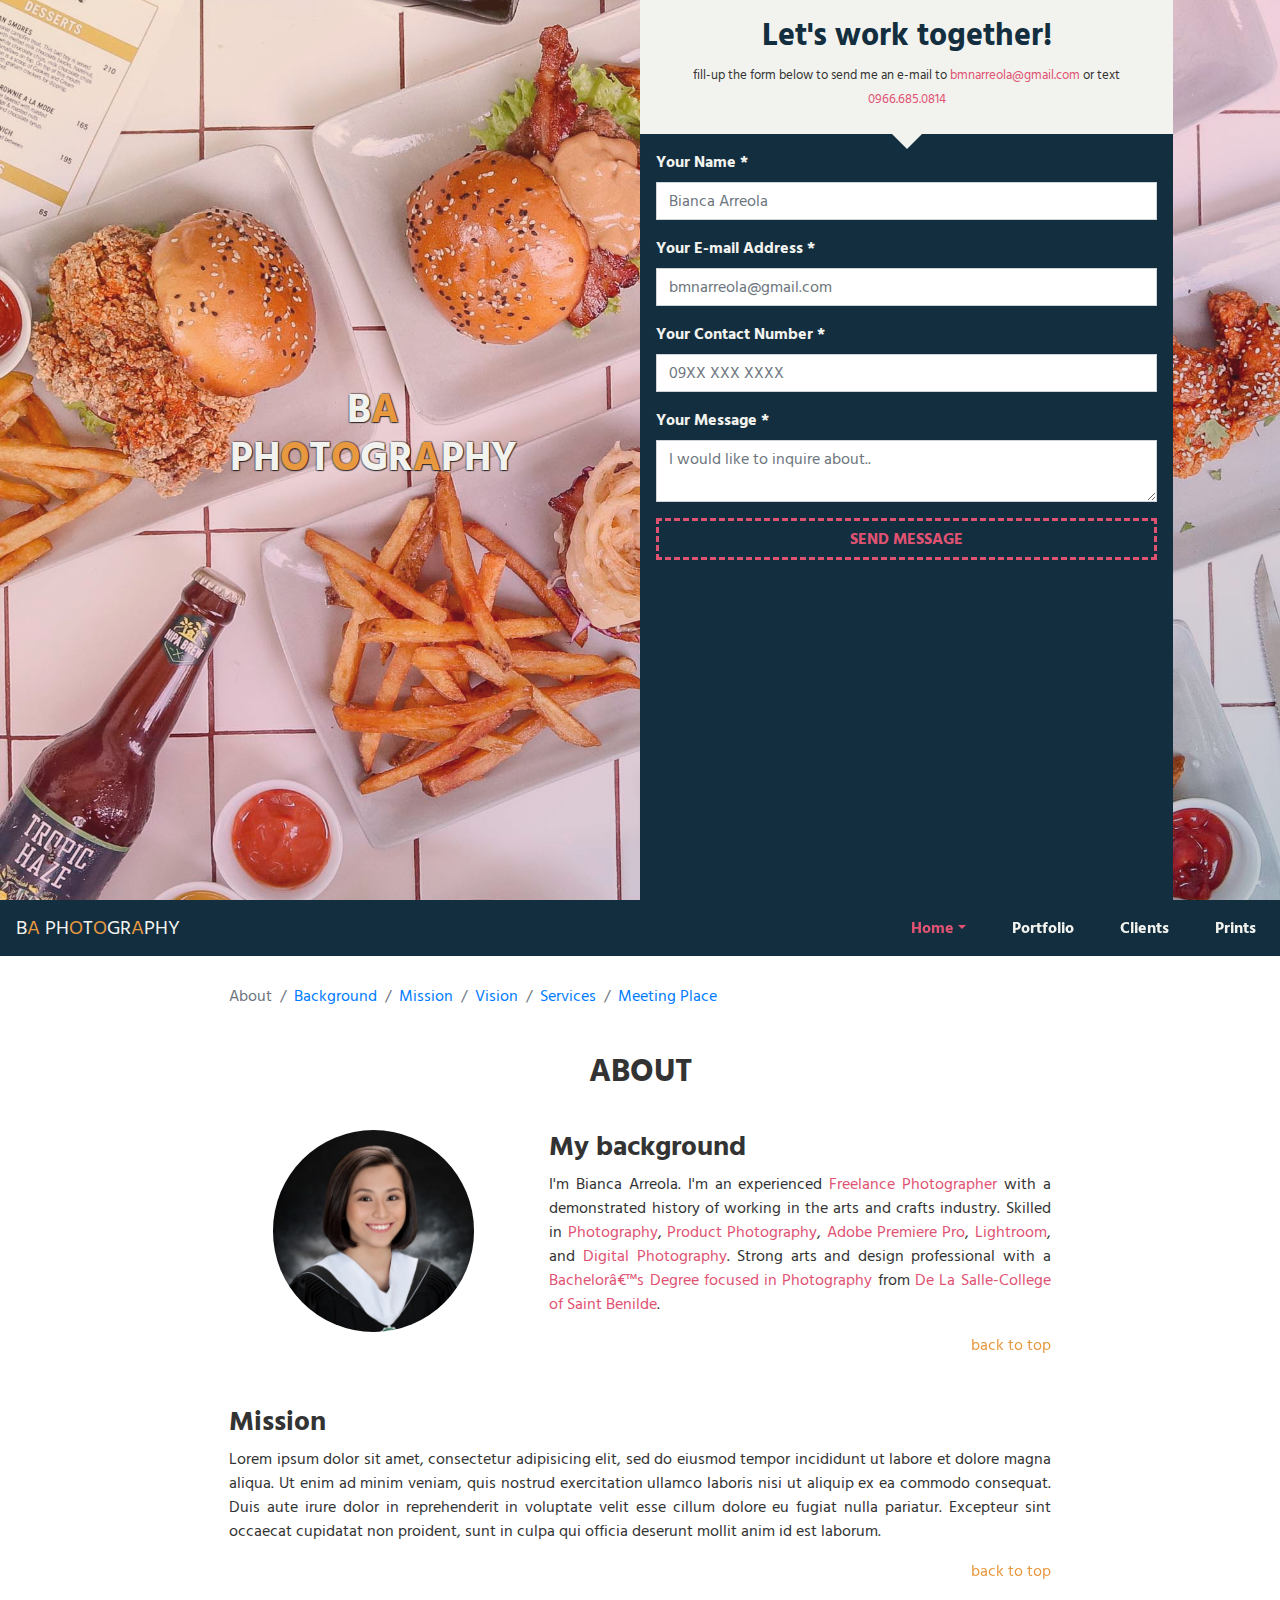
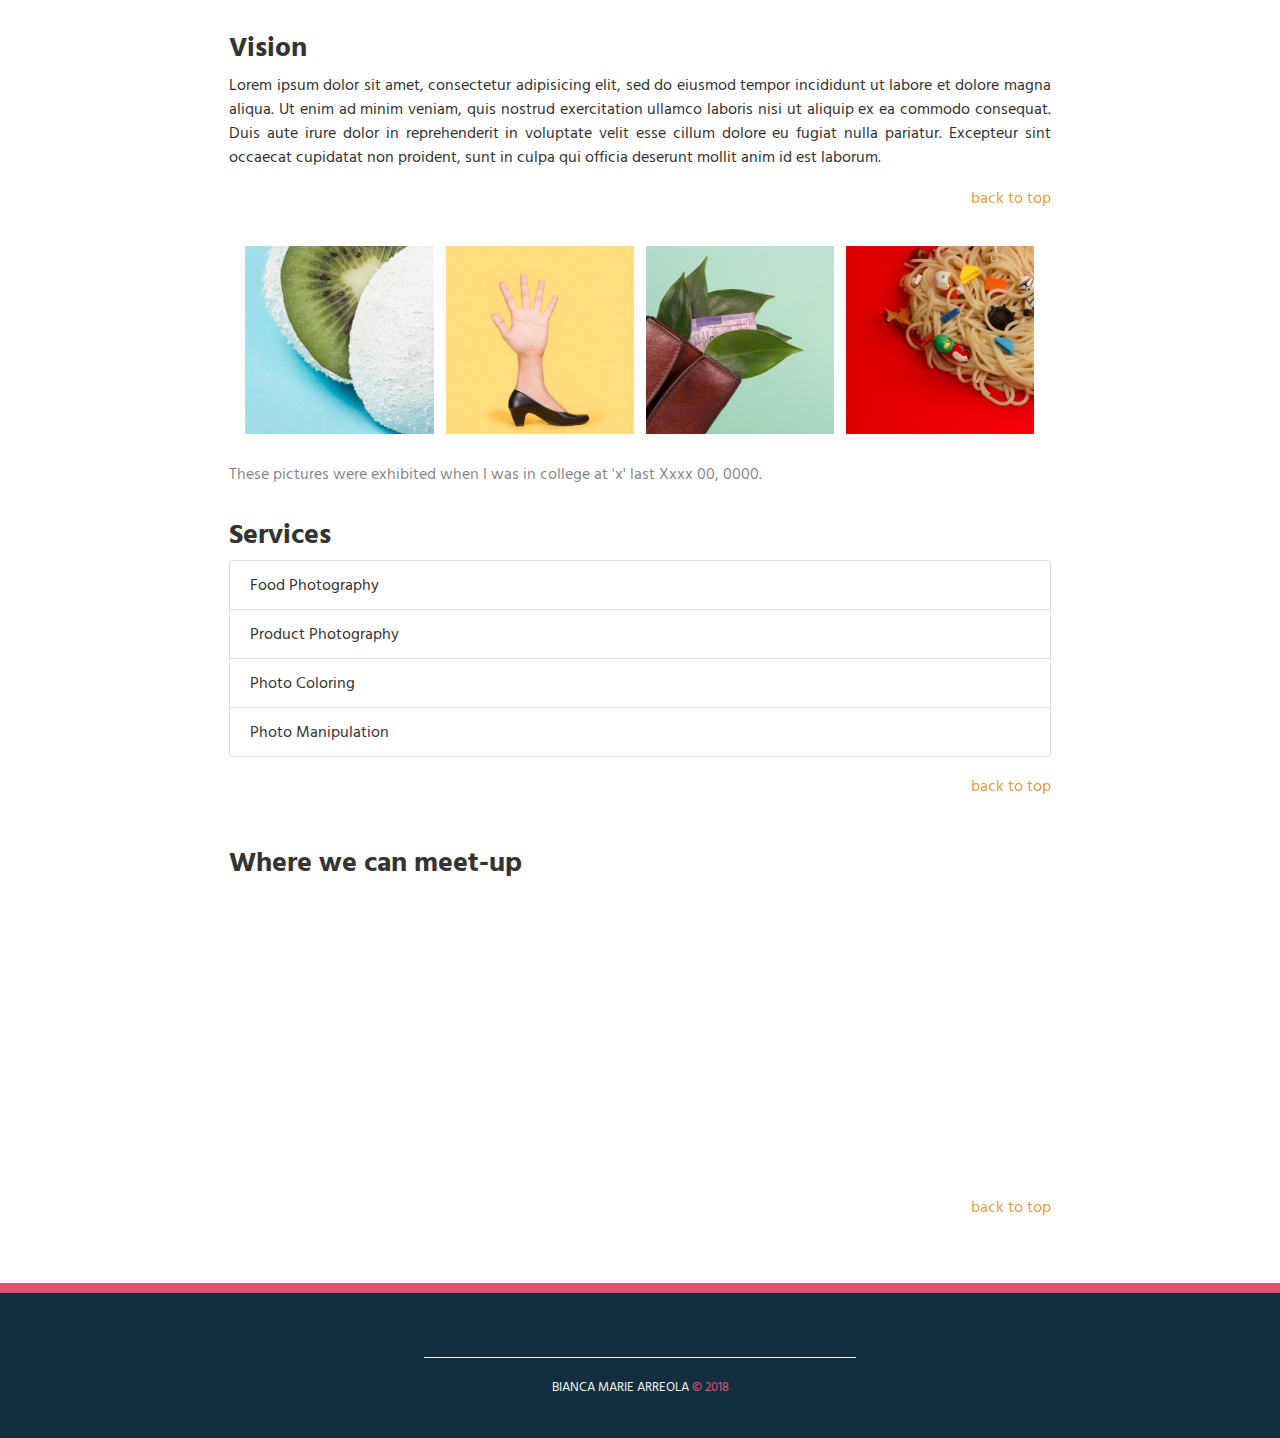
==== commit 29f6c8ad: "v1.3.3 --small update" ====
--- a/index.html
+++ b/index.html
@@ -8,7 +8,7 @@
 		<title>BA Photography</title>
 
 		<!-- fav icon -->
-		<!-- <link rel="icon" type="image/png" href="assets/images/icons/fav-icon.png"> -->
+		<link rel="icon" type="image/png" href="assets/images/icons/fav-icon.png">
 
 		<!-- fontawesome -->
 		<link rel="stylesheet" href="https://use.fontawesome.com/releases/v5.5.0/css/all.css" integrity="sha384-B4dIYHKNBt8Bc12p+WXckhzcICo0wtJAoU8YZTY5qE0Id1GSseTk6S+L3BlXeVIU" crossorigin="anonymous">
@@ -75,7 +75,7 @@
 						<div class="form-group">
 							<label for="form-contact" class="font-color-white font-weight-bold">Your Contact Number *</label>
 							<input id="form-contact" class="form-control" type="number" name="contact" autocomplete="off" required placeholder="09XX XXX XXXX">
-						</div> <!-- end of email input -->
+						</div> <!-- end of contact input -->
 
 						<div class="form-group">
 							<label for="form-textarea" class="font-color-white font-weight-bold">Your Message *</label>
@@ -204,7 +204,7 @@
 			<section id="about-background" class="col-md-10 offset-md-1 col-lg-5 offset-lg-0">
 				<div class="p-3 mb-3">
 					<h3 class="font-color-black-2">My background</h3>
-					<p class="font-color-black-2 text-justify">I'm Bianca Arreola. I'm an experienced Freelance Photographer with a demonstrated history of working in the arts and crafts industry. Skilled in Photography, Product Photography, Adobe Premiere Pro, Lightroom, and Digital Photography. Strong arts and design professional with a Bachelor’s Degree focused in Photography from De La Salle-College of Saint Benilde.</p>
+					<p class="font-color-black-2 text-justify">I'm Bianca Arreola. I'm an experienced <span class="font-color-main">Freelance Photographer</span> with a demonstrated history of working in the arts and crafts industry. Skilled in <span class="font-color-main">Photography</span>, <span class="font-color-main">Product Photography</span>, <span class="font-color-main">Adobe Premiere Pro</span>, <span class="font-color-main">Lightroom</span>, and <span class="font-color-main">Digital Photography</span>. Strong arts and design professional with a <span class="font-color-main">Bachelor’s Degree focused in Photography</span> from <span class="font-color-main">De La Salle-College of Saint Benilde</span>.</p>
 					<div class="text-right">
 						<a class="about-top hvr-pulse" href="#about-breadcrumb"><i class="fas fa-chevron-up"></i> back to top</a>
 					</div>
@@ -258,14 +258,15 @@
 			<section id="about-services" class="col-md-10 offset-md-1 col-lg-8 offset-lg-2">
 				<div class="p-3 mb-3">
 					<h3 class="font-color-black-2">Services</h3>
-					<p class="font-color-black-2 text-justify">Lorem ipsum dolor sit amet, consectetur adipisicing elit, sed do eiusmod
-					tempor incididunt ut labore et dolore magna aliqua. Ut enim ad minim veniam,
-					quis nostrud exercitation ullamco laboris nisi ut aliquip ex ea commodo
-					consequat. Duis aute irure dolor in reprehenderit in voluptate velit esse
-					cillum dolore eu fugiat nulla pariatur. Excepteur sint occaecat cupidatat non
-					proident, sunt in culpa qui officia deserunt mollit anim id est laborum.</p>
-					<div class="text-right">
-						<a class="about-top hvr-pulse" href="#about-breadcrumb"><i class="fas fa-chevron-up"></i> back to top</a>
+					<ul class="services-list list-group">
+						<li class="list-group-item font-color-black-2"> Food Photography</li>
+						<li class="list-group-item font-color-black-2"> Product Photography</li>
+						<li class="list-group-item font-color-black-2"> Photo Coloring</li>
+						<li class="list-group-item font-color-black-2"> Photo Manipulation</li>
+					</ul>
+					<div class="text-right">
+						<a class="about-top hvr-pulse" href="#about-breadcrumb"><i class="fas fa-chevron-up"></i> back to top</a>
+					</div>
 					</div>
 				</div>
 			</section> <!-- end services -->
--- a/assets/css/style.css
+++ b/assets/css/style.css
@@ -9,6 +9,16 @@
 
 h1, h2, h3, h4, h5, h6 {
 	font-weight: bold;
+}
+
+img {
+	pointer-events: none;
+}
+
+clear:after {
+	clear: both;
+	content: "";
+	display: block
 }
 
 /*start for testing only*/
@@ -324,6 +334,10 @@
 	text-decoration: none;
 	color: #E8983F;
 }
+
+.services-list {
+	margin-bottom: 16px;
+}
 /*end about*/
 
 
@@ -334,14 +348,13 @@
 }
 
 .portfolio-pic-box > a {
-	font-size: 4vh;
+	font-size: 3vh;
 	z-index: 1;
 	position: absolute;
 	transform: (100%, 100%);
 	bottom: 0;
-	right: 20px;
-	color: #E8983F;
-	opacity: 0.6;
+	right: 10px;
+	color: #E8983F;
 	text-decoration: none;
 }
 
@@ -378,20 +391,101 @@
 }
 
 .logo {
-	width: 80%;
-	margin: 0 auto;
-	padding: 3px;
+	width: 75%;
+	margin: 5% auto 0 auto;
 }
 
 .card-title {
 	margin-bottom: 20px;
 }
+
+.clients-carousel {
+	height: 300px;
+	overflow: hidden;
+}
+
+.clients-carousel-item-image {
+	height: 300px;
+	margin: 0 auto;
+}
 /*end clients*/
 
 
 
 /*start prints*/
-
+.product-card {
+	float: left;
+	border-radius: 0;
+	width: 100%;
+	margin: 1%;
+}
+
+.product-image-holder {
+	border-radius: 0;
+}
+
+.product-zoom {
+	display: block;
+	font-size: 20px;
+	line-height: 40px;
+	width: 100%;
+	padding: 5px auto;
+}
+
+.modal-btn {
+	border: 3px dashed #DF5272;
+	border-radius: 0px;
+	background-color: transparent;
+	color: #DF5272;
+	padding: 5px 25px;
+}
+
+.modal-btn:hover {
+	border: 3px dashed transparent;
+	background-color: #DF5272;
+	color: #F2F3EE;
+}
+
+.modal-content, .modal-header {
+	border-radius: 0;
+	border: none;
+}
+
+.close {
+	font-size: 2.0rem;
+}
+
+.prints-call {
+	position: relative;
+}
+
+.prints-call:after {
+	content: '';
+	position: absolute;
+	bottom: 0;
+	left: 50%;
+	width: 0;
+	height: 0;
+	border: 15px solid transparent;
+	border-top-color: #F2F3EE;
+	border-bottom: 0;
+	margin-left: -15px;
+	margin-bottom: -15px;
+}
+
+.prints-btn {
+	width: 100%;
+	border: 3px dashed #DF5272;
+	border-radius: 0px;
+	background-color: transparent;
+	color: #DF5272;
+}
+
+.prints-btn:hover {
+	border: 3px dashed transparent;
+	background-color: #DF5272;
+	color: #F2F3EE;
+}
 /*end prints*/
 
 
@@ -423,6 +517,12 @@
 		width: 48%;
 	}
 	/*end clients*/
+
+	/*start prints*/
+	.product-card {
+		width: 48%;
+	}
+	/*end prints*/
 }
 
 /*Large devices (desktops, 992px and up)*/
@@ -455,30 +555,36 @@
 		width: 23%;
 	}
 	/*end clients*/
-}
-
-
-
-
-
-
-
-
-
-
-
-
-
-
-
-
-
-
-
-
-
-
-
-
-
-
+
+	/*start prints*/
+	.product-card {
+		width: 31.3%;
+	}
+	/*end prints*/
+}
+
+
+
+
+
+
+
+
+
+
+
+
+
+
+
+
+
+
+
+
+
+
+
+
+
+
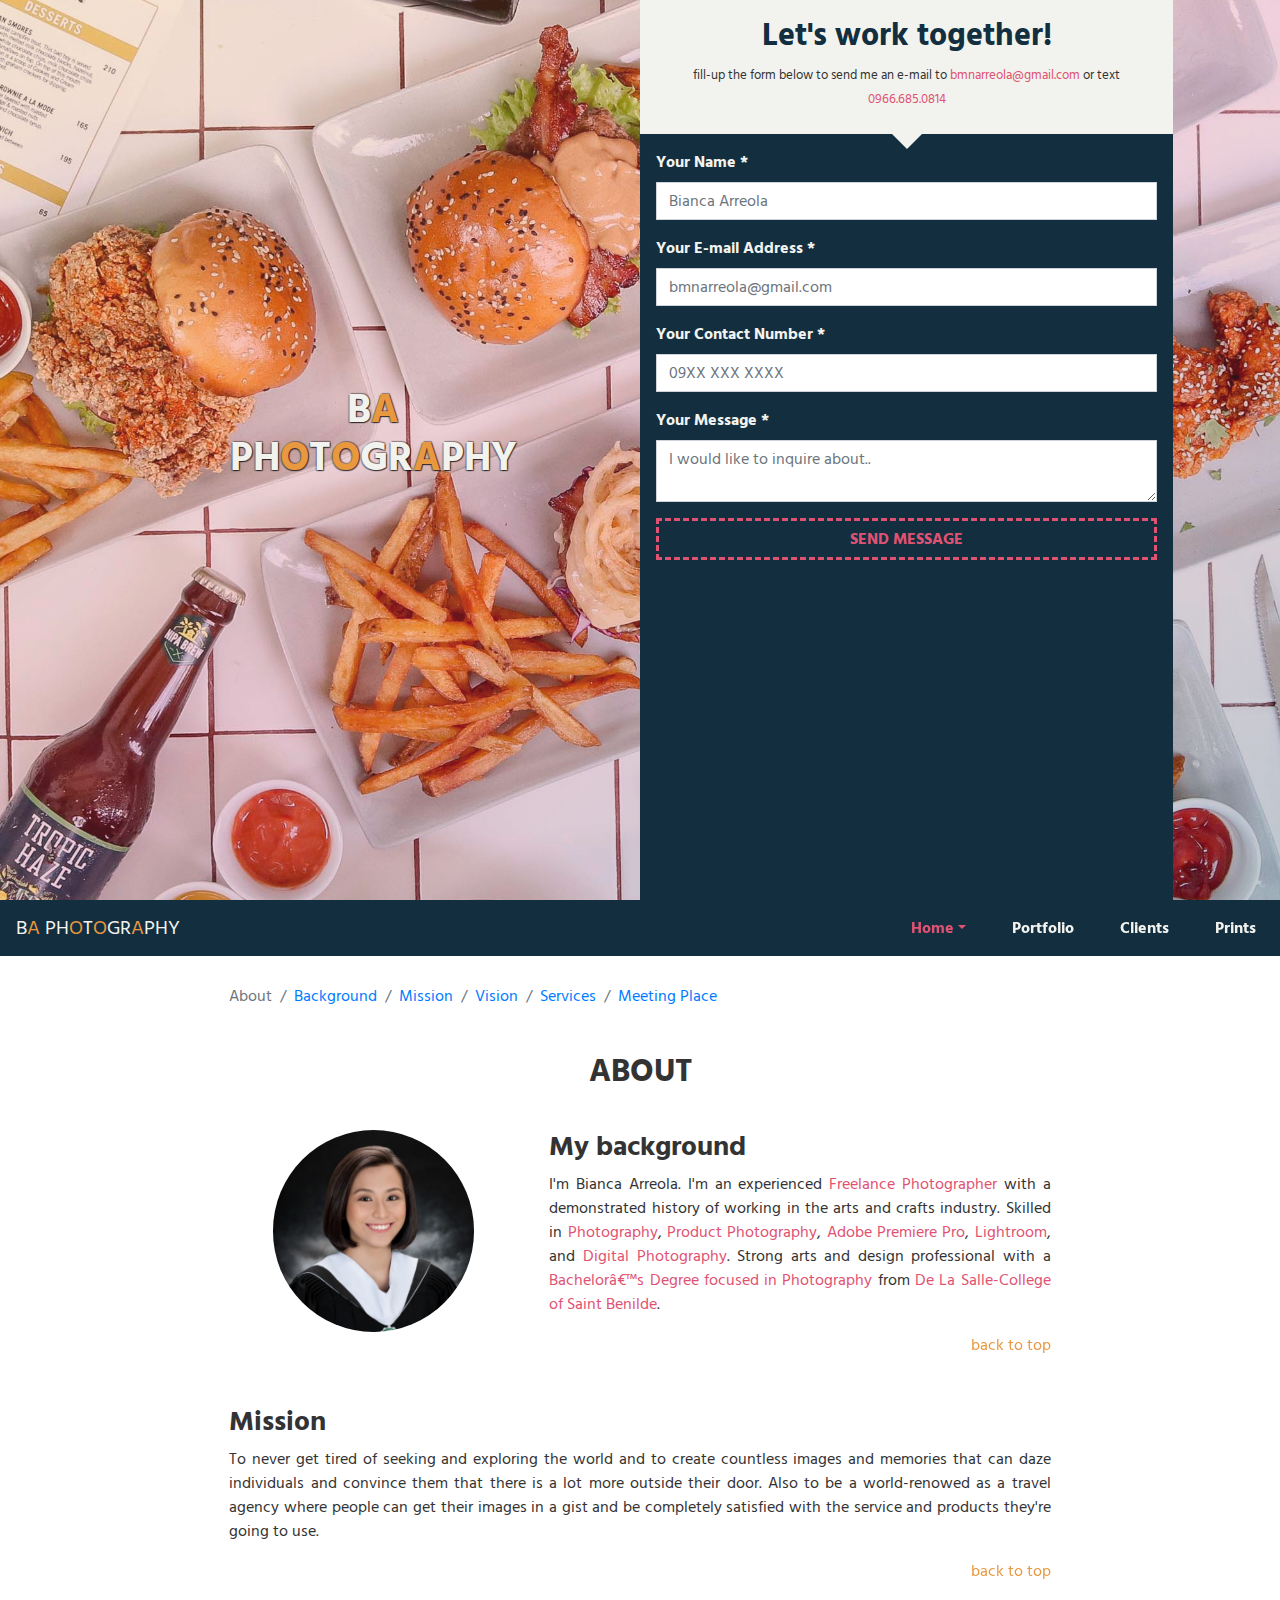
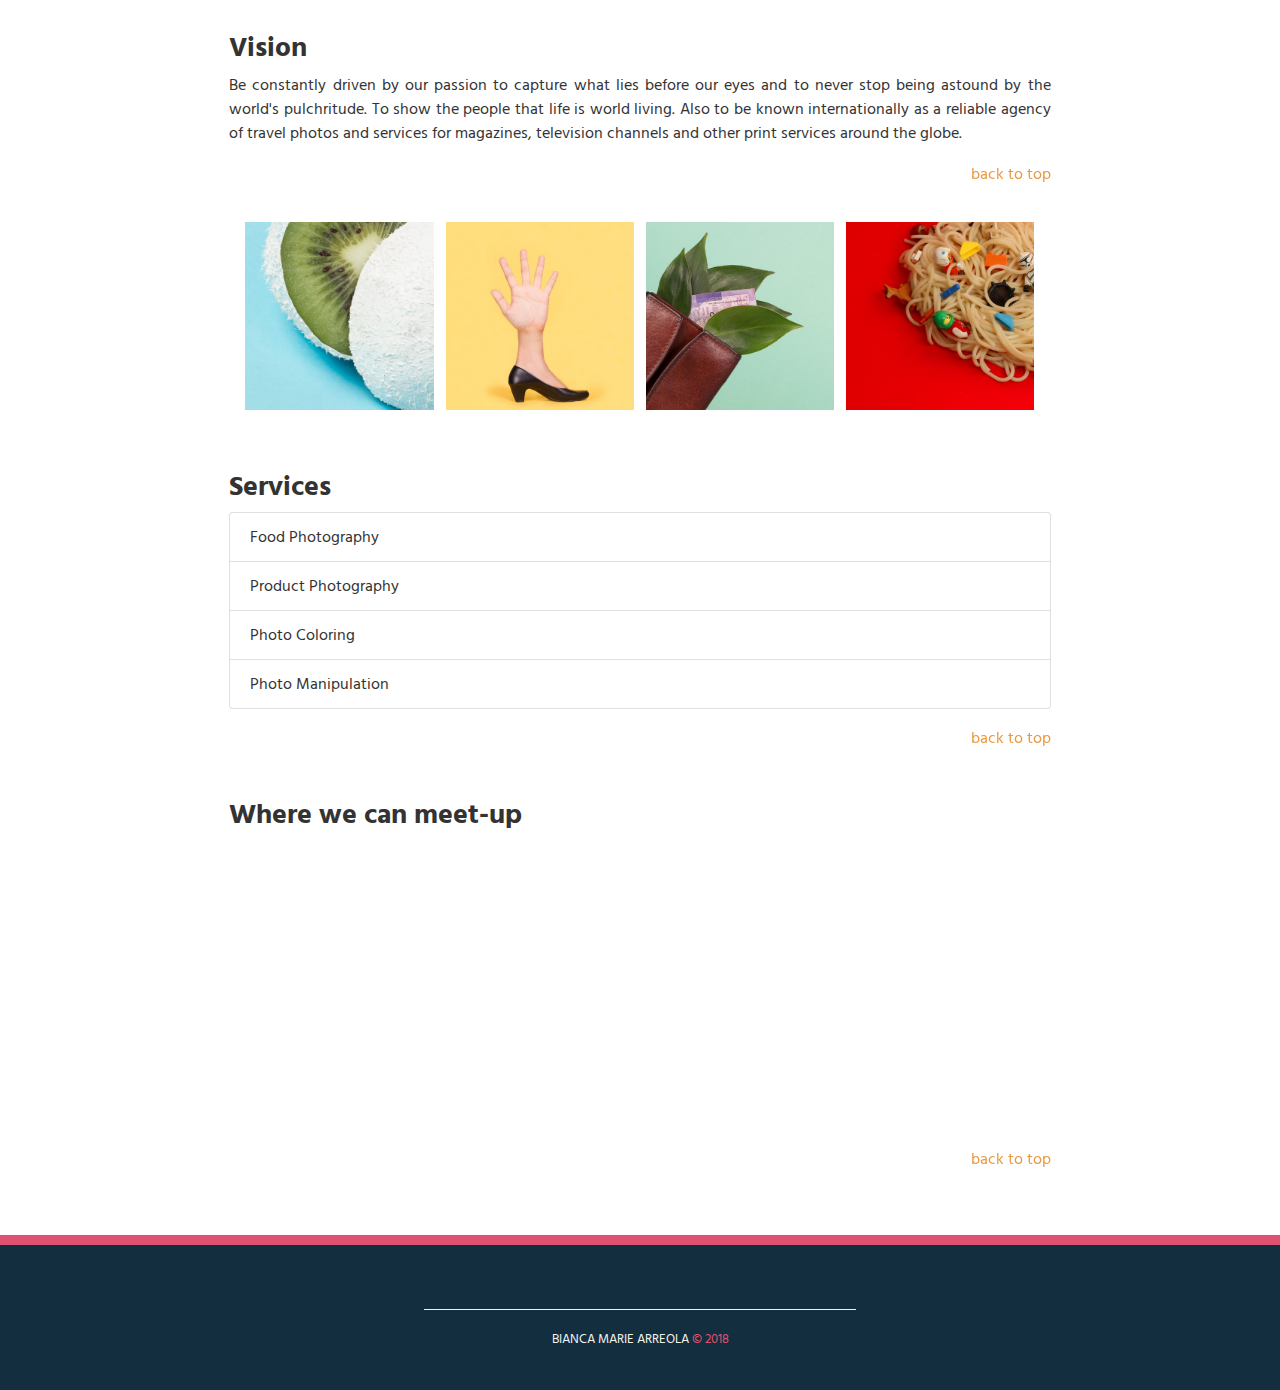
==== commit 57d8bf7e: "v1.4 --replaced placeholders" ====
--- a/index.html
+++ b/index.html
@@ -215,12 +215,7 @@
 			<section id="about-mission" class="col-md-10 offset-md-1 col-lg-8 offset-lg-2">
 				<div class="p-3 mb-3">
 					<h3 class="font-color-black-2">Mission</h3>
-					<p class="font-color-black-2 text-justify">Lorem ipsum dolor sit amet, consectetur adipisicing elit, sed do eiusmod
-					tempor incididunt ut labore et dolore magna aliqua. Ut enim ad minim veniam,
-					quis nostrud exercitation ullamco laboris nisi ut aliquip ex ea commodo
-					consequat. Duis aute irure dolor in reprehenderit in voluptate velit esse
-					cillum dolore eu fugiat nulla pariatur. Excepteur sint occaecat cupidatat non
-					proident, sunt in culpa qui officia deserunt mollit anim id est laborum.</p>
+					<p class="font-color-black-2 text-justify">To never get tired of seeking and exploring the world and to create countless images and memories that can daze individuals and convince them that there is a lot more outside their door. Also to be a world-renowed as a travel agency where people can get their images in a gist and be completely satisfied with the service and products they're going to use.</p>
 					<div class="text-right">
 						<a class="about-top hvr-pulse" href="#about-breadcrumb"><i class="fas fa-chevron-up"></i> back to top</a>
 					</div>
@@ -231,12 +226,7 @@
 			<section id="about-vision" class="col-md-10 offset-md-1 col-lg-8 offset-lg-2">
 				<div class="p-3 mb-3">
 					<h3 class="font-color-black-2">Vision</h3>
-					<p class="font-color-black-2 text-justify">Lorem ipsum dolor sit amet, consectetur adipisicing elit, sed do eiusmod
-					tempor incididunt ut labore et dolore magna aliqua. Ut enim ad minim veniam,
-					quis nostrud exercitation ullamco laboris nisi ut aliquip ex ea commodo
-					consequat. Duis aute irure dolor in reprehenderit in voluptate velit esse
-					cillum dolore eu fugiat nulla pariatur. Excepteur sint occaecat cupidatat non
-					proident, sunt in culpa qui officia deserunt mollit anim id est laborum.</p>
+					<p class="font-color-black-2 text-justify">Be constantly driven by our passion to capture what lies before our eyes and to never stop being astound by the world's pulchritude. To show the people that life is world living. Also to be known internationally as a reliable agency of travel photos and services for magazines, television channels and other print services around the globe.</p>
 					<div class="text-right">
 						<a class="about-top hvr-pulse" href="#about-breadcrumb"><i class="fas fa-chevron-up"></i> back to top</a>
 					</div>
@@ -251,7 +241,6 @@
 					<img class="p-1 m-0" src="assets/images/about/about-pic-3.jpg" alt="showcase-3">
 					<img class="p-1 m-0" src="assets/images/about/about-pic-4.jpg" alt="showcase-4">
 			 	</div>
-			 	<figcaption class="mx-3 font-color-faded">These pictures were exhibited when I was in college at 'x' last Xxxx 00, 0000.</figcaption>
 			</figure> <!-- end about showcase -->
 
 			<!-- start services -->
--- a/assets/css/style.css
+++ b/assets/css/style.css
@@ -414,9 +414,11 @@
 
 /*start prints*/
 .product-card {
+	text-align: center;
+	border-radius: 0;
 	float: left;
-	border-radius: 0;
-	width: 100%;
+	border: 0;
+	width: 98%;
 	margin: 1%;
 }
 
@@ -491,6 +493,21 @@
 
 
 /*media queries*/
+/*Small devices (landscape phones, 576px and up)*/
+@media (min-width: 576px) {
+	/*start clients*/
+	.card-logo {
+		width: 48%;
+	}
+	/*end clients*/
+
+	/*start prints*/
+	.product-card {
+		width: 48%;
+	}
+	/*end prints*/
+}
+
 /*Medium devices (tablets, 768px and up)*/
 @media (min-width: 768px) {
 	/*start navbar*/
@@ -511,18 +528,6 @@
 	}
 	/*end about*/
 
-
-	/*start clients*/
-	.card-logo {
-		width: 48%;
-	}
-	/*end clients*/
-
-	/*start prints*/
-	.product-card {
-		width: 48%;
-	}
-	/*end prints*/
 }
 
 /*Large devices (desktops, 992px and up)*/
@@ -552,7 +557,7 @@
 
 	/*start clients*/
 	.card-logo {
-		width: 23%;
+		width: 31.3%;
 	}
 	/*end clients*/
 
